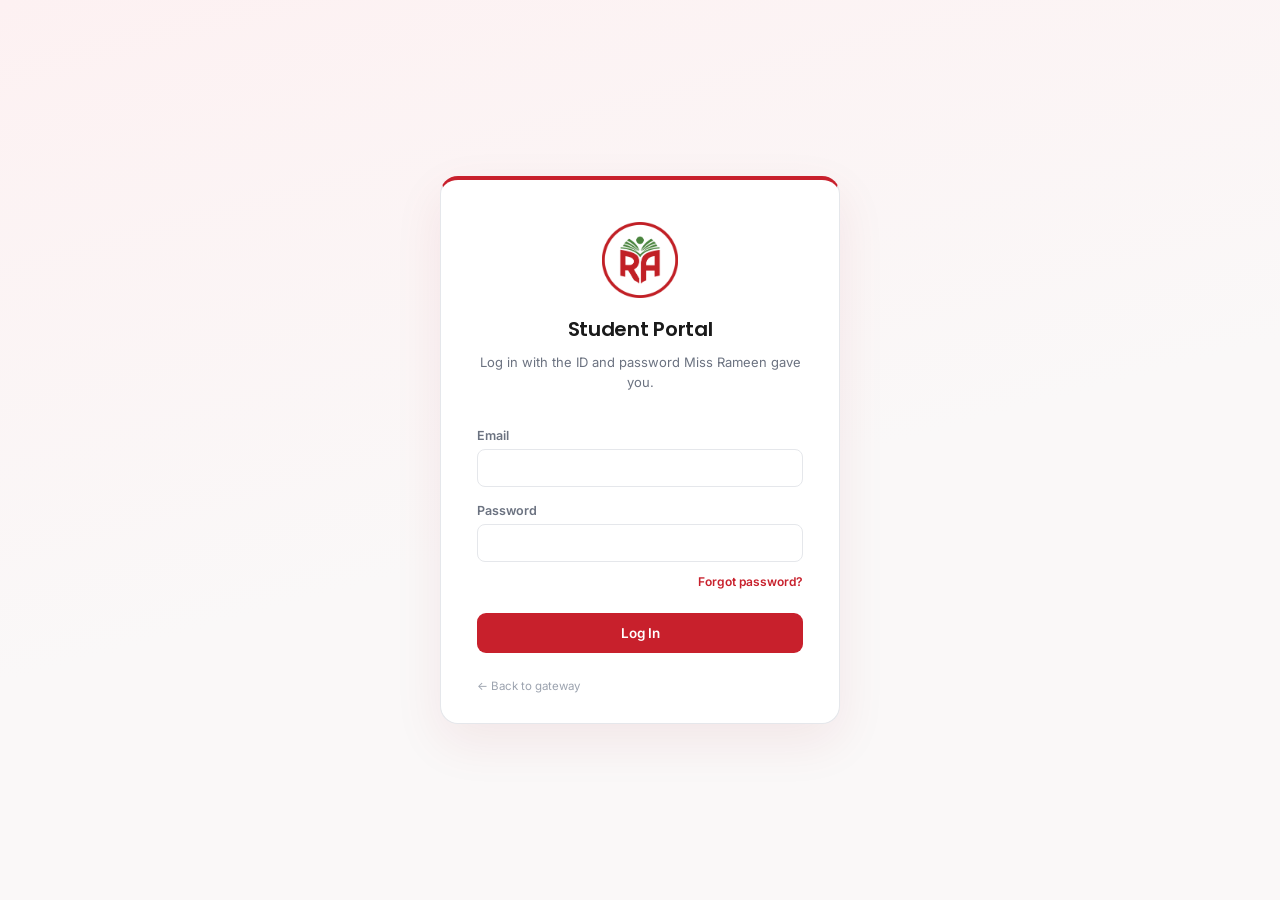
==== login.html @ ce60e51c "initial commit" ====
<!DOCTYPE html>
<html lang="en">
<head>
<meta charset="UTF-8">
<meta name="viewport" content="width=device-width, initial-scale=1.0">
<title>Student Log In · Study With Rameen</title>
<link rel="preconnect" href="https://fonts.googleapis.com">
<link href="https://fonts.googleapis.com/css2?family=Poppins:wght@500;600;700;800&family=Inter:wght@400;500;600;700&display=swap" rel="stylesheet">
<link rel="stylesheet" href="style.css">
</head>
<body class="gateway-body">

  <main class="gateway-card auth-card">
    <img src="logo.png" class="logo" alt="Study With Rameen">
    <h1>Student Portal</h1>
    <p class="gw-sub">Log in with the ID and password Miss Rameen gave you.</p>

    <form class="settings-form auth-form" id="signInForm">
      <label for="siEmail">Email</label>
      <input type="email" id="siEmail" required autocomplete="email">
      <label for="siPassword">Password</label>
      <input type="password" id="siPassword" required autocomplete="current-password">
      <a href="#" class="auth-forgot" id="forgotPassword">Forgot password?</a>
      <p class="auth-error" id="siError" hidden></p>
      <button type="submit" class="btn btn-primary btn-block">Log In</button>
    </form>

    <p class="gw-foot"><a href="index.html">← Back to gateway</a></p>
  </main>

<script type="module" src="login.js"></script>
</body>
</html>
---- style.css ----
/* ==========================================================================
   Study With Rameen · LMS Design System
   Palette: brand red dominant, green strictly for success/live/highlight
   ========================================================================== */

* {
  margin: 0;
  padding: 0;
  box-sizing: border-box;
}

[hidden] {
  display: none !important;
}

:root {
  /* Brand */
  --red: #C8202C;
  --red-deep: #971822;
  --red-blush: #FBE7E9;
  --red-blush-soft: #FDF3F4;
  --red-blush-line: #EFCED1;

  --green: #3C9A44;
  --green-deep: #2E7D36;
  --green-light: #E7F5E8;

  /* Neutrals */
  --ink: #1A1A1A;
  --gray: #6B7280;
  --gray-soft: #9CA3AF;
  --gray-light: #E5E7EB;
  --bg: #FAF8F8;
  --surface: #FFFFFF;

  /* Shape */
  --radius-lg: 14px;
  --radius-md: 10px;
  --radius-sm: 8px;
  --shadow-card: 0 4px 18px rgba(151, 24, 34, 0.05);
  --shadow-pop: 0 10px 30px rgba(26, 26, 26, 0.12);
}

body {
  font-family: 'Inter', -apple-system, BlinkMacSystemFont, 'Segoe UI', sans-serif;
  background: var(--bg);
  color: var(--ink);
  -webkit-font-smoothing: antialiased;
}

h1, h2, h3 {
  font-family: 'Poppins', 'Inter', sans-serif;
  color: var(--ink);
}

a {
  text-decoration: none;
  color: inherit;
}

ul {
  list-style: none;
}

svg {
  width: 20px;
  height: 20px;
  fill: currentColor;
  flex-shrink: 0;
}

::selection {
  background: var(--red-blush);
}

button, input, select {
  font-family: inherit;
}

:focus-visible {
  outline: 2px solid var(--red);
  outline-offset: 2px;
}

/* ==========================================================================
   Buttons
   ========================================================================== */

.btn {
  display: inline-flex;
  align-items: center;
  justify-content: center;
  gap: 8px;
  border: none;
  border-radius: 9px;
  font-size: 13.5px;
  font-weight: 600;
  padding: 10px 18px;
  cursor: pointer;
  transition: background 0.15s ease, color 0.15s ease, box-shadow 0.15s ease;
}

.btn svg {
  width: 16px;
  height: 16px;
}

.btn-primary {
  background: var(--red);
  color: #fff;
}

.btn-primary:hover {
  background: var(--red-deep);
  box-shadow: 0 5px 14px rgba(200, 32, 44, 0.3);
}

.btn-primary:active {
  transform: scale(0.98);
}

.btn-outline {
  background: var(--surface);
  border: 1px solid var(--red);
  color: var(--red);
}

.btn-outline:hover {
  background: var(--red-blush);
  color: var(--red-deep);
}

.btn-sm {
  padding: 7px 13px;
  font-size: 12.5px;
  border-radius: var(--radius-sm);
}

.btn-block {
  display: flex;
  width: 100%;
  padding: 12px;
}

.btn.disabled {
  opacity: 0.55;
  pointer-events: none;
}

/* ==========================================================================
   Top navigation
   ========================================================================== */

.topnav {
  position: sticky;
  top: 0;
  z-index: 70;
  height: 64px;
  background: var(--surface);
  border-bottom: 2px solid var(--red);
  display: flex;
  align-items: center;
  justify-content: space-between;
  padding: 0 28px;
}

.brand {
  display: flex;
  align-items: center;
  gap: 11px;
}

.brand .logo {
  width: 40px;
  height: 40px;
}

.brand-text {
  display: flex;
  flex-direction: column;
  line-height: 1.18;
}

.brand-text strong {
  font-family: 'Poppins', sans-serif;
  font-size: 16px;
  font-weight: 600;
  letter-spacing: -0.2px;
}

.brand-text small {
  font-size: 10.5px;
  font-weight: 700;
  color: var(--red);
  text-transform: uppercase;
  letter-spacing: 0.9px;
}

.topnav-right {
  display: flex;
  align-items: center;
  gap: 14px;
}

.icon-btn {
  position: relative;
  width: 40px;
  height: 40px;
  border-radius: 50%;
  border: 1px solid var(--gray-light);
  background: var(--surface);
  display: flex;
  align-items: center;
  justify-content: center;
  cursor: pointer;
  color: var(--gray);
}

.icon-btn:hover {
  background: var(--red-blush-soft);
  color: var(--red-deep);
  border-color: var(--red-blush-line);
}

.icon-btn .badge {
  position: absolute;
  top: -3px;
  right: -3px;
  background: var(--red);
  color: #fff;
  font-size: 10px;
  font-weight: 700;
  width: 17px;
  height: 17px;
  border-radius: 50%;
  display: flex;
  align-items: center;
  justify-content: center;
  border: 2px solid var(--surface);
}

.divider-v {
  width: 1px;
  height: 26px;
  background: var(--gray-light);
}

.user-chip {
  display: flex;
  align-items: center;
  gap: 9px;
  background: none;
  border: none;
  padding: 6px 10px;
  border-radius: var(--radius-md);
  cursor: pointer;
  color: var(--ink);
}

.user-chip:hover {
  background: var(--red-blush-soft);
}

.user-chip svg {
  width: 16px;
  height: 16px;
  color: var(--gray-soft);
}

.user-chip-name {
  font-size: 13.5px;
  font-weight: 600;
}

.avatar-initials {
  width: 34px;
  height: 34px;
  border-radius: 50%;
  background: var(--red);
  color: #fff;
  font-family: 'Poppins', sans-serif;
  font-size: 12.5px;
  font-weight: 700;
  display: flex;
  align-items: center;
  justify-content: center;
  flex-shrink: 0;
}

.avatar-initials.sm {
  width: 30px;
  height: 30px;
  font-size: 10.5px;
  background: var(--red-blush);
  color: var(--red-deep);
}

/* ==========================================================================
   Cohort bar
   ========================================================================== */

.cohort-bar {
  position: sticky;
  top: 64px;
  z-index: 60;
  background: var(--surface);
  border-bottom: 1px solid var(--gray-light);
  padding: 12px 28px;
  display: flex;
  align-items: center;
  gap: 16px;
}

.cohort-label {
  font-size: 11px;
  font-weight: 700;
  letter-spacing: 1px;
  text-transform: uppercase;
  color: var(--gray);
}

.cohort-pills {
  display: flex;
  gap: 8px;
}

.pill {
  padding: 8px 16px;
  border-radius: 999px;
  font-size: 13px;
  font-weight: 600;
  border: 1px solid var(--red-blush-line);
  background: var(--surface);
  color: var(--red-deep);
  cursor: pointer;
  white-space: nowrap;
  transition: background 0.15s ease, color 0.15s ease, border-color 0.15s ease;
}

.pill:hover {
  background: var(--red-blush);
}

.pill.active {
  background: var(--red);
  border-color: var(--red);
  color: #fff;
  box-shadow: 0 3px 10px rgba(200, 32, 44, 0.25);
}

.cohort-meta {
  margin-left: auto;
  font-size: 12.5px;
  color: var(--gray);
}

.cohort-meta strong {
  color: var(--ink);
  font-weight: 600;
}

/* ==========================================================================
   Layout: sidebar + content
   ========================================================================== */

.layout {
  display: grid;
  grid-template-columns: 230px minmax(0, 1fr);
  gap: 26px;
  max-width: 1280px;
  margin: 0 auto;
  padding: 26px 28px 44px;
}

.sidebar {
  background: var(--surface);
  border: 1px solid var(--gray-light);
  border-radius: var(--radius-lg);
  padding: 12px;
  position: sticky;
  top: 136px;
  z-index: 50;
  /* Cap to the viewport below the sticky header so the sidebar is never
     taller than its sticky window. Without this, on short-content pages
     (Dashboard, few quizzes) the sidebar — taller than the content — makes
     the layout collapse to ~sidebar height, leaving no sticky travel, so it
     scrolls up and overlaps the header. Overflow stays visible on .sidebar
     itself so the owl's cross-screen flight isn't clipped; the nav list
     (.snav) scrolls internally instead. */
  display: flex;
  flex-direction: column;
  align-self: start;
  max-height: calc(100vh - 152px);
}

.snav {
  display: flex;
  flex-direction: column;
  gap: 2px;
  flex: 1 1 auto;
  min-height: 0;
  overflow-y: auto;
}

.snav-item {
  position: relative;
  display: flex;
  align-items: center;
  gap: 11px;
  padding: 11px 12px 11px 14px;
  border-radius: 9px;
  font-size: 13.5px;
  font-weight: 500;
  color: var(--gray);
  transition: background 0.15s ease, color 0.15s ease;
}

.snav-item svg {
  width: 19px;
  height: 19px;
  opacity: 0.85;
}

.snav-item:hover {
  background: var(--red-blush-soft);
  color: var(--red-deep);
}

.snav-item.active {
  background: var(--red-blush);
  color: var(--red-deep);
  font-weight: 600;
}

.snav-item.active::before {
  content: "";
  position: absolute;
  left: 2px;
  top: 50%;
  transform: translateY(-50%);
  width: 3px;
  height: 16px;
  border-radius: 3px;
  background: var(--red);
}

.snav-sep {
  height: 1px;
  background: var(--gray-light);
  margin: 10px 4px;
}

.snav-item.logout:hover {
  background: var(--red-blush);
  color: var(--red);
}

.content {
  min-width: 0;
}

/* ==========================================================================
   Page head
   ========================================================================== */

.page-head {
  display: flex;
  align-items: flex-end;
  justify-content: space-between;
  gap: 16px;
  margin-bottom: 20px;
}

.page-head-actions {
  display: flex;
  align-items: center;
  gap: 10px;
}

.page-head h1 {
  font-size: 22px;
  font-weight: 700;
  letter-spacing: -0.3px;
  color: var(--ink);
}

.page-head p {
  font-size: 13px;
  color: var(--gray);
  margin-top: 3px;
}

/* ==========================================================================
   Stats
   ========================================================================== */

.stats {
  display: grid;
  grid-template-columns: repeat(4, 1fr);
  gap: 16px;
  margin-bottom: 22px;
}

.stat-card {
  position: relative;
  overflow: hidden;
  background: var(--surface);
  border: 1px solid var(--gray-light);
  border-radius: 13px;
  padding: 17px 16px 15px;
  display: flex;
  align-items: center;
  gap: 13px;
  box-shadow: var(--shadow-card);
  transition: transform 0.18s ease, box-shadow 0.18s ease, border-color 0.18s ease;
}

.stat-card:hover {
  transform: translateY(-3px);
  border-color: var(--red-blush-line);
  box-shadow: 0 10px 24px rgba(151, 24, 34, 0.1);
}

.stat-card::before {
  content: "";
  position: absolute;
  top: 0;
  left: 0;
  right: 0;
  height: 3px;
  background: var(--red);
}

.stat-icon {
  width: 42px;
  height: 42px;
  border-radius: 11px;
  background: var(--red-blush);
  color: var(--red);
  display: flex;
  align-items: center;
  justify-content: center;
  flex-shrink: 0;
}

.stat-icon svg {
  width: 21px;
  height: 21px;
}

.stat-body {
  min-width: 0;
}

.stat-value {
  display: block;
  font-family: 'Poppins', sans-serif;
  font-size: 21px;
  font-weight: 700;
  line-height: 1.2;
}

.stat-label {
  display: block;
  font-size: 12.5px;
  font-weight: 500;
  color: var(--gray);
  margin-top: 1px;
}

.stat-sub {
  display: block;
  font-size: 11.5px;
  color: var(--gray-soft);
  margin-top: 2px;
  white-space: nowrap;
  overflow: hidden;
  text-overflow: ellipsis;
}

/* ==========================================================================
   Panels
   ========================================================================== */

.panel {
  background: var(--surface);
  border: 1px solid var(--gray-light);
  border-radius: var(--radius-lg);
  padding: 20px 22px;
  margin-bottom: 22px;
  box-shadow: var(--shadow-card);
}

.panel-head {
  display: flex;
  align-items: center;
  gap: 12px;
  margin-bottom: 16px;
}

.panel-head h2 {
  font-size: 16.5px;
  font-weight: 600;
}

.panel-hint {
  font-size: 12px;
  color: var(--gray);
}

.panel-tools {
  margin-left: auto;
  display: flex;
  align-items: center;
  gap: 10px;
}

.tool-select {
  border: 1px solid var(--gray-light);
  border-radius: var(--radius-sm);
  padding: 7px 10px;
  font-size: 12.5px;
  font-weight: 500;
  color: var(--ink);
  background: var(--surface);
  outline: none;
  cursor: pointer;
}

.tool-select:focus {
  border-color: var(--red);
}

/* ==========================================================================
   Upload manager
   ========================================================================== */

.upload-grid {
  display: grid;
  grid-template-columns: 5fr 4fr;
  gap: 22px;
}

.tag-red {
  color: var(--red-deep);
  font-weight: 700;
}

.list-title {
  font-size: 11.5px;
  font-weight: 700;
  text-transform: uppercase;
  letter-spacing: 0.8px;
  color: var(--gray);
  margin-bottom: 4px;
}

.upload-item {
  display: flex;
  align-items: center;
  gap: 12px;
  padding: 10px 8px;
  margin: 0 -6px;
  border-radius: 9px;
  border-bottom: 1px solid #F4F2F2;
  transition: background 0.15s ease;
}

.upload-item:hover {
  background: var(--red-blush-soft);
}

.upload-item:last-child {
  border-bottom: none;
}

.file-chip {
  width: 38px;
  height: 38px;
  border-radius: 9px;
  background: var(--red-blush);
  color: var(--red);
  display: flex;
  align-items: center;
  justify-content: center;
  flex-shrink: 0;
}

.file-chip svg {
  width: 18px;
  height: 18px;
}

.u-info {
  flex: 1;
  min-width: 0;
}

.u-info strong {
  display: block;
  font-size: 13.5px;
  font-weight: 600;
  white-space: nowrap;
  overflow: hidden;
  text-overflow: ellipsis;
}

.u-info small {
  display: block;
  font-size: 12px;
  color: var(--gray);
  margin-top: 1px;
}

.u-kind {
  font-size: 10px;
  font-weight: 700;
  letter-spacing: 0.6px;
  color: var(--gray-soft);
  border: 1px solid var(--gray-light);
  padding: 2px 6px;
  border-radius: 5px;
  flex-shrink: 0;
}

.kebab {
  background: none;
  border: none;
  color: var(--gray-soft);
  cursor: pointer;
  padding: 4px;
  border-radius: 6px;
  display: flex;
}

.kebab:hover {
  background: var(--red-blush-soft);
  color: var(--red-deep);
}

.kebab svg {
  width: 17px;
  height: 17px;
}

/* ==========================================================================
   Data tables — shared by Students roster, Assignments marking queue, My Grades
   ========================================================================== */

.table-wrap {
  overflow-x: auto;
}

.sub-table {
  width: 100%;
  border-collapse: collapse;
  min-width: 640px;
}

.sub-table th {
  font-size: 11px;
  font-weight: 700;
  text-transform: uppercase;
  letter-spacing: 0.6px;
  color: var(--gray);
  text-align: left;
  padding: 8px 12px;
  border-bottom: 1px solid var(--gray-light);
}

.sub-table td {
  padding: 12px;
  border-bottom: 1px solid #F5F3F3;
  font-size: 13.5px;
  vertical-align: middle;
}

.sub-table tbody tr:hover td {
  background: #FDFAFA;
}

.student-cell {
  display: flex;
  align-items: center;
  gap: 10px;
  font-weight: 600;
}

.status-pill {
  display: inline-block;
  font-size: 12px;
  font-weight: 600;
  padding: 4px 11px;
  border-radius: 999px;
}

.status-pill.ontime {
  background: var(--green-light);
  color: var(--green-deep);
}

.status-pill.late {
  background: var(--red-blush);
  color: var(--red-deep);
}

.new-tag {
  background: var(--green-light);
  color: var(--green-deep);
  font-size: 9.5px;
  font-weight: 700;
  letter-spacing: 0.5px;
  padding: 2px 6px;
  border-radius: 4px;
  margin-left: 7px;
}

/* ==========================================================================
   Empty states, footer, toast
   ========================================================================== */

.empty-note {
  padding: 22px;
  text-align: center;
  color: var(--gray);
  font-size: 13px;
  background: #FCFBFB;
  border: 1px dashed var(--gray-light);
  border-radius: var(--radius-md);
}

.foot {
  text-align: center;
  color: var(--gray-soft);
  font-size: 12px;
  padding-top: 8px;
}

.toast {
  position: fixed;
  right: 22px;
  bottom: 22px;
  z-index: 99;
  display: flex;
  align-items: flex-start;
  gap: 11px;
  background: var(--surface);
  border: 1px solid var(--gray-light);
  border-left: 4px solid var(--green);
  border-radius: 11px;
  padding: 13px 18px 13px 14px;
  box-shadow: var(--shadow-pop);
  opacity: 0;
  transform: translateY(14px);
  pointer-events: none;
  transition: opacity 0.3s ease, transform 0.38s cubic-bezier(0.34, 1.56, 0.64, 1);
  max-width: 340px;
}

.toast.show {
  opacity: 1;
  transform: none;
}

.toast-icon {
  color: var(--green);
  margin-top: 1px;
}

.toast-icon svg {
  width: 18px;
  height: 18px;
}

.toast strong {
  display: block;
  font-size: 13.5px;
}

.toast small {
  display: block;
  font-size: 12px;
  color: var(--gray);
  margin-top: 2px;
}

/* ==========================================================================
   Dashboard two-column band & view router
   ========================================================================== */

.two-col {
  display: grid;
  grid-template-columns: 1fr 1fr;
  gap: 22px;
  align-items: start;
}

.jump {
  margin-left: auto;
  font-size: 12.5px;
  font-weight: 600;
  color: var(--red);
  white-space: nowrap;
}

.jump:hover {
  color: var(--red-deep);
  text-decoration: underline;
}

/* ==========================================================================
   Content date (backdating)
   ========================================================================== */

.date-hint {
  font-size: 12px;
  color: var(--gray-soft);
  line-height: 1.5;
}

.status-pill.muted {
  background: #F1F1F2;
  color: var(--gray);
}

/* ==========================================================================
   Scoreboard podium
   ========================================================================== */

.podium {
  display: flex;
  align-items: flex-end;
  justify-content: center;
  gap: 16px;
  padding: 14px 0 4px;
}

.podium-col {
  display: flex;
  flex-direction: column;
  align-items: center;
  gap: 7px;
  width: 130px;
}

.podium-name {
  font-size: 13px;
  font-weight: 600;
  text-align: center;
}

.podium-bar {
  position: relative;
  overflow: hidden;
  width: 100%;
  display: flex;
  align-items: center;
  justify-content: center;
  border-radius: 10px 10px 0 0;
  font-family: 'Poppins', sans-serif;
  font-size: 20px;
  font-weight: 700;
  background: var(--green-light);
  color: var(--green-deep);
  animation: podium-rise 0.65s cubic-bezier(0.22, 1, 0.36, 1) backwards;
}

.podium-col.first .podium-bar {
  height: 118px;
  background: var(--green);
  color: #fff;
  animation-delay: 0.5s;
}

.podium-col.second .podium-bar {
  height: 86px;
  animation-delay: 0.28s;
}

.podium-col.third .podium-bar {
  height: 64px;
  animation-delay: 0.1s;
}

.podium-col .avatar-initials,
.podium-col .podium-name {
  animation: pop-in 0.45s ease backwards;
}

.podium-col.third .avatar-initials,
.podium-col.third .podium-name {
  animation-delay: 0.3s;
}

.podium-col.second .avatar-initials,
.podium-col.second .podium-name {
  animation-delay: 0.5s;
}

.podium-col.first .avatar-initials,
.podium-col.first .podium-name {
  animation-delay: 0.72s;
}

.podium-col.first .podium-bar::after {
  content: "";
  position: absolute;
  inset: 0;
  background: linear-gradient(105deg, transparent 35%, rgba(255, 255, 255, 0.45) 50%, transparent 65%);
  transform: translateX(-120%);
  animation: podium-shine 0.9s ease 1.25s forwards;
}

@keyframes podium-rise {
  from { height: 0; }
}

@keyframes podium-shine {
  to { transform: translateX(120%); }
}

.score-note {
  text-align: center;
  font-size: 12.5px;
  color: var(--gray);
  border-top: 1px solid #F4F2F2;
  padding-top: 14px;
  margin-top: 4px;
}

/* ==========================================================================
   Settings form
   ========================================================================== */

.settings-form {
  display: flex;
  flex-direction: column;
  gap: 6px;
  max-width: 440px;
}

.settings-form label {
  font-size: 12.5px;
  font-weight: 600;
  color: var(--gray);
  margin-top: 10px;
}

.settings-form input,
.settings-form select {
  border: 1px solid var(--gray-light);
  border-radius: var(--radius-sm);
  padding: 10px 12px;
  font-size: 13.5px;
  color: var(--ink);
  background: var(--surface);
  outline: none;
  transition: border-color 0.15s ease;
}

.settings-form input:focus,
.settings-form select:focus {
  border-color: var(--red);
}

.settings-form .btn {
  margin-top: 18px;
  align-self: flex-start;
}

/* ==========================================================================
   Teacher portal — chapter management (Upload Notes)
   ========================================================================== */

.chapter-select-row {
  display: flex;
  align-items: baseline;
  justify-content: space-between;
  gap: 10px;
}

.chapter-add-link {
  margin-left: 0;
  background: none;
  border: none;
  cursor: pointer;
  font-family: 'Inter', sans-serif;
}

/* ==========================================================================
   Teacher portal — add student
   ========================================================================== */

.as-password-row {
  display: flex;
  gap: 8px;
}

.as-password-row input {
  flex: 1;
  font-family: 'Inter', monospace;
}

.as-result {
  margin-top: 18px;
  padding: 14px 16px;
  background: var(--green-light);
  border: 1px solid var(--green);
  border-radius: 10px;
  max-width: 440px;
}

.as-result p {
  font-size: 13px;
  margin-bottom: 6px;
}

.as-result-title {
  font-weight: 700;
  color: var(--green-deep);
}

/* ==========================================================================
   Assignments & marking (teacher marking queue + student upload cards)
   ========================================================================== */

.asg-list {
  display: flex;
  flex-direction: column;
  gap: 10px;
}

.asg-detail-head {
  display: flex;
  align-items: center;
  gap: 12px;
  margin-bottom: 14px;
}

.asg-detail-title {
  flex: 1;
  min-width: 0;
  font-size: 14.5px;
}

.asg-delete {
  color: var(--red-deep);
}

.mark-input {
  width: 78px;
  border: 1px solid var(--gray-light);
  border-radius: 8px;
  padding: 7px 9px;
  font-size: 12.5px;
  outline: none;
}

.mark-feedback {
  width: 100%;
  min-width: 150px;
  border: 1px solid var(--gray-light);
  border-radius: 8px;
  padding: 7px 9px;
  font-size: 12.5px;
  outline: none;
}

.mark-input:focus,
.mark-feedback:focus {
  border-color: var(--red);
}

.asg-files {
  display: inline-flex;
  gap: 6px;
  flex-wrap: wrap;
}

.asg-card {
  border: 1px solid var(--gray-light);
  border-radius: 12px;
  background: var(--surface);
  padding: 14px 16px;
  display: flex;
  flex-direction: column;
  gap: 10px;
}

.asg-card + .asg-card {
  margin-top: 10px;
}

.asg-top {
  display: flex;
  align-items: center;
  gap: 10px;
  flex-wrap: wrap;
}

.asg-title {
  flex: 1;
  min-width: 0;
  font-size: 14px;
  font-weight: 600;
  color: var(--ink);
}

.asg-meta {
  font-size: 12px;
  color: var(--gray);
}

.asg-status {
  display: flex;
  align-items: center;
  gap: 10px;
  flex-wrap: wrap;
}

.asg-score {
  font-family: 'Poppins', sans-serif;
  font-size: 15px;
  font-weight: 700;
  color: var(--ink);
}

.asg-feedback {
  width: 100%;
  font-size: 12.5px;
  color: var(--gray);
  background: var(--red-blush-soft);
  border-radius: 8px;
  padding: 8px 11px;
  line-height: 1.5;
}

.asg-upload-form {
  display: flex;
  align-items: center;
  gap: 8px;
  flex-wrap: wrap;
}

.asg-file-input {
  font-size: 12.5px;
  color: var(--gray);
}

/* ==========================================================================
   Gateway (index.html)
   ========================================================================== */

.gateway-body {
  min-height: 100vh;
  display: flex;
  align-items: center;
  justify-content: center;
  background: linear-gradient(165deg, #FDF1F2, var(--bg) 55%);
  padding: 20px;
}

.gateway-card {
  background: var(--surface);
  border: 1px solid var(--gray-light);
  border-top: 4px solid var(--red);
  border-radius: 18px;
  padding: 42px 36px 30px;
  max-width: 400px;
  width: 100%;
  text-align: center;
  box-shadow: 0 18px 50px rgba(151, 24, 34, 0.08);
}

.gateway-card .logo {
  width: 76px;
  height: 76px;
  margin-bottom: 16px;
}

.gateway-card h1 {
  font-size: 20px;
  font-weight: 600;
  letter-spacing: -0.3px;
}

.gw-sub {
  font-size: 13px;
  color: var(--gray);
  line-height: 1.55;
  margin: 8px 0 26px;
}

.gw-actions {
  display: flex;
  flex-direction: column;
  gap: 10px;
}

/* ==========================================================================
   Student login (login.html)
   ========================================================================== */

.auth-card {
  text-align: left;
}

.auth-card .logo {
  display: block;
  margin-left: auto;
  margin-right: auto;
}

.auth-card h1,
.auth-card .gw-sub {
  text-align: center;
}

.auth-form {
  max-width: none;
}

.auth-forgot {
  align-self: flex-end;
  font-size: 12px;
  font-weight: 600;
  color: var(--red);
  margin-top: 6px;
}

.auth-forgot:hover {
  color: var(--red-deep);
  text-decoration: underline;
}

.auth-error {
  font-size: 12.5px;
  font-weight: 600;
  color: var(--red-deep);
  background: var(--red-blush);
  border-radius: 8px;
  padding: 8px 10px;
  margin-top: 14px;
}

.auth-error.auth-success {
  color: var(--green-deep);
  background: var(--green-light);
}

body.auth-checking .topnav,
body.auth-checking .cohort-bar,
body.auth-checking .layout {
  visibility: hidden;
}

.auth-overlay {
  position: fixed;
  inset: 0;
  display: flex;
  align-items: center;
  justify-content: center;
  flex-direction: column;
  gap: 12px;
  font-family: 'Inter', sans-serif;
  font-size: 14px;
  font-weight: 600;
  color: var(--gray);
  background: var(--bg);
  z-index: 500;
  text-align: center;
  padding: 20px;
}

.soon-tag {
  font-size: 9.5px;
  font-weight: 700;
  text-transform: uppercase;
  letter-spacing: 0.5px;
  background: var(--red-blush);
  color: var(--red-deep);
  padding: 2px 8px;
  border-radius: 999px;
  margin-left: 8px;
}

.gw-foot {
  font-size: 11.5px;
  color: var(--gray-soft);
  margin-top: 26px;
}

/* ==========================================================================
   Student portal — cohort label (static pill row)
   ========================================================================== */

.cohort-label {
  font-size: 11.5px;
  font-weight: 700;
  text-transform: uppercase;
  letter-spacing: 0.7px;
  color: var(--gray);
  white-space: nowrap;
}

.pill.static {
  pointer-events: none;
  cursor: default;
}

/* ==========================================================================
   Student portal — welcome banner
   ========================================================================== */

.welcome-banner {
  display: flex;
  align-items: center;
  justify-content: space-between;
  gap: 16px;
  background: linear-gradient(120deg, var(--red) 0%, var(--red-deep) 100%);
  color: #fff;
  border-radius: var(--radius-lg);
  padding: 22px 24px;
  margin-bottom: 22px;
}

.welcome-banner h2 {
  font-size: 17px;
  font-weight: 700;
  margin-bottom: 4px;
}

.welcome-banner p {
  font-size: 13px;
  opacity: 0.92;
}

.welcome-banner p strong {
  color: #fff;
}

/* ==========================================================================
   Student portal — stats three-column variant
   ========================================================================== */

.stats.three {
  grid-template-columns: repeat(3, 1fr);
}

.stats.stats-two {
  grid-template-columns: repeat(2, 1fr);
}

.stat-value.up {
  color: var(--green-deep);
  font-size: 18px;
}

/* ==========================================================================
   Student portal — lecture vault grid & cards
   ========================================================================== */

.lecture-grid {
  display: grid;
  grid-template-columns: repeat(3, 1fr);
  gap: 18px;
  padding-top: 4px;
}

.lecture-card {
  background: var(--surface);
  border: 1px solid var(--gray-light);
  border-radius: var(--radius-md);
  overflow: hidden;
  display: flex;
  flex-direction: column;
  transition: transform 0.2s ease, box-shadow 0.2s ease, border-color 0.2s ease;
}

.lecture-card:hover {
  transform: translateY(-4px);
  border-color: var(--red-blush-line);
  box-shadow: 0 14px 30px rgba(151, 24, 34, 0.13);
}

.lecture-card:hover .play-btn {
  background: var(--red-deep);
  transform: scale(1.1);
  box-shadow: 0 6px 18px rgba(200, 32, 44, 0.45);
}

.lecture-card:hover .lec-body h3 {
  color: var(--red-deep);
}

.lec-thumb {
  position: relative;
  height: 110px;
  background: linear-gradient(145deg, var(--red-blush) 0%, #F3DADE 100%);
  display: flex;
  align-items: center;
  justify-content: center;
}

.subject-chip {
  position: absolute;
  top: 10px;
  left: 10px;
  font-size: 10px;
  font-weight: 700;
  letter-spacing: 0.4px;
  background: var(--red);
  color: #fff;
  padding: 3px 9px;
  border-radius: 999px;
}

.lec-thumb .new-tag {
  position: absolute;
  top: 10px;
  right: 10px;
}

.play-btn {
  width: 46px;
  height: 46px;
  border-radius: 50%;
  background: var(--red);
  color: #fff;
  border: none;
  cursor: pointer;
  display: flex;
  align-items: center;
  justify-content: center;
  transition: background 0.15s ease, transform 0.12s ease;
  box-shadow: 0 4px 14px rgba(200, 32, 44, 0.35);
}

.play-btn:hover {
  background: var(--red-deep);
  transform: scale(1.08);
}

.play-btn:active {
  transform: scale(0.94);
}

.play-btn svg {
  width: 22px;
  height: 22px;
  margin-left: 2px;
}

.duration {
  position: absolute;
  bottom: 8px;
  right: 10px;
  font-size: 10.5px;
  font-weight: 700;
  background: rgba(26, 26, 26, 0.65);
  color: #fff;
  padding: 2px 7px;
  border-radius: 5px;
  letter-spacing: 0.3px;
}

.lec-body {
  padding: 13px 14px 14px;
  display: flex;
  flex-direction: column;
  gap: 5px;
  flex: 1;
}

.lec-body h3 {
  font-size: 13px;
  font-weight: 600;
  line-height: 1.35;
  transition: color 0.2s ease;
}

.lec-meta {
  font-size: 11.5px;
  color: var(--gray);
  display: flex;
  align-items: center;
  gap: 8px;
  flex-wrap: wrap;
}

.watched {
  display: inline-flex;
  align-items: center;
  gap: 3px;
  color: var(--green-deep);
  font-size: 11px;
  font-weight: 600;
}

.watched svg {
  width: 13px;
  height: 13px;
}

/* ---------- Download toggle switch ---------- */

.dl-row {
  display: flex;
  align-items: center;
  justify-content: space-between;
  margin-top: auto;
  padding-top: 10px;
  border-top: 1px solid #F4F2F2;
  cursor: pointer;
  gap: 10px;
}

.dl-label {
  font-size: 11.5px;
  color: var(--gray);
}

.switch {
  position: relative;
  display: inline-block;
  width: 36px;
  height: 20px;
  background: var(--gray-light);
  border-radius: 999px;
  flex-shrink: 0;
  transition: background 0.25s ease, box-shadow 0.25s ease;
}

.switch::after {
  content: '';
  position: absolute;
  top: 3px;
  left: 3px;
  width: 14px;
  height: 14px;
  border-radius: 50%;
  background: #fff;
  transition: transform 0.32s cubic-bezier(0.34, 1.56, 0.64, 1), width 0.18s ease;
  box-shadow: 0 1px 3px rgba(0,0,0,0.2);
}

.switch-input:checked + .switch,
.switch.on {
  background: var(--green);
  box-shadow: 0 0 0 3px rgba(60, 154, 68, 0.18);
}

.switch-input:checked + .switch::after,
.switch.on::after {
  transform: translateX(16px);
}

.dl-row:active .switch::after {
  width: 17px;
}

.dl-row:active .switch-input:checked + .switch::after,
.dl-row:active .switch.on::after {
  transform: translateX(13px);
}

/* ==========================================================================
   Student portal — notes category tag
   ========================================================================== */

.cat-tag {
  font-size: 10px;
  font-weight: 700;
  letter-spacing: 0.5px;
  text-transform: uppercase;
  padding: 3px 9px;
  border-radius: 999px;
  flex-shrink: 0;
  background: var(--red-blush);
  color: var(--red-deep);
}

/* ==========================================================================
   Student portal — grade chip
   ========================================================================== */

.grade-chip {
  display: inline-flex;
  align-items: center;
  justify-content: center;
  min-width: 30px;
  height: 30px;
  padding: 0 8px;
  background: var(--green-light);
  color: var(--green-deep);
  border-radius: 7px;
  font-family: 'Poppins', sans-serif;
  font-size: 14px;
  font-weight: 700;
}

/* ==========================================================================
   Student portal — feedback row
   ========================================================================== */

.feedback-row td {
  background: var(--red-blush-soft);
  border-bottom: 1px solid var(--red-blush-line);
}

.feedback-row td > div {
  font-size: 13px;
  color: var(--ink);
  line-height: 1.6;
  padding: 4px 6px;
  border-left: 3px solid var(--red);
  padding-left: 12px;
  font-style: italic;
}

/* ==========================================================================
   Student portal — rank callout & YOU tag (scoreboard)
   ========================================================================== */

.rank-callout {
  text-align: center;
  font-size: 14px;
  color: var(--ink);
  background: var(--green-light);
  border-left: 4px solid var(--green);
  border-radius: var(--radius-sm);
  padding: 12px 18px;
  margin-bottom: 18px;
  animation: pop-in 0.4s ease backwards;
}

.rank-callout strong {
  color: var(--green-deep);
  font-size: 17px;
}

.you-tag {
  display: inline-block;
  font-size: 8.5px;
  font-weight: 800;
  letter-spacing: 0.5px;
  background: var(--green);
  color: #fff;
  padding: 2px 6px;
  border-radius: 4px;
  margin-left: 6px;
  vertical-align: middle;
}

/* ==========================================================================
   Student portal — subject drill-down navigation (vault & notes)
   ========================================================================== */

.subject-grid {
  display: grid;
  grid-template-columns: repeat(3, 1fr);
  gap: 14px;
  margin-bottom: 18px;
}

.subject-card {
  display: flex;
  align-items: center;
  gap: 12px;
  text-align: left;
  padding: 15px 16px;
  border-radius: 12px;
  cursor: pointer;
  background: var(--surface);
  border: 1.5px solid var(--gray-light);
  transition: transform 0.18s ease, box-shadow 0.18s ease, border-color 0.18s ease, background 0.18s ease;
}

.subject-card:hover {
  transform: translateY(-3px);
  border-color: var(--red-blush-line);
  box-shadow: 0 10px 24px rgba(151, 24, 34, 0.1);
}

.subject-glyph {
  width: 44px;
  height: 44px;
  border-radius: 12px;
  background: var(--red-blush);
  color: var(--red);
  font-family: 'Poppins', sans-serif;
  font-size: 19px;
  font-weight: 800;
  display: flex;
  align-items: center;
  justify-content: center;
  flex-shrink: 0;
  transition: background 0.18s ease, color 0.18s ease;
}

.subject-info {
  flex: 1;
  min-width: 0;
}

.subject-info strong {
  display: block;
  font-family: 'Poppins', sans-serif;
  font-size: 14.5px;
  font-weight: 600;
  color: var(--ink);
}

.subject-info small {
  display: block;
  font-size: 11px;
  color: var(--gray);
  margin-top: 1px;
  white-space: nowrap;
  overflow: hidden;
  text-overflow: ellipsis;
}

.subject-count {
  font-size: 10.5px;
  font-weight: 700;
  color: var(--red-deep);
  background: var(--red-blush);
  padding: 3px 9px;
  border-radius: 999px;
  white-space: nowrap;
  flex-shrink: 0;
}

.subject-card.active {
  background: var(--red);
  border-color: var(--red);
  box-shadow: 0 8px 22px rgba(200, 32, 44, 0.3);
}

.subject-card.active .subject-glyph {
  background: rgba(255, 255, 255, 0.16);
  color: #fff;
}

.subject-card.active .subject-info strong {
  color: #fff;
}

.subject-card.active .subject-info small {
  color: rgba(255, 255, 255, 0.75);
}

.subject-card.active .subject-count {
  background: rgba(255, 255, 255, 0.18);
  color: #fff;
}

.chapter-hint {
  text-align: center;
  padding: 28px 20px;
  border: 1.5px dashed var(--red-blush-line);
  border-radius: 12px;
  color: var(--gray);
  font-size: 13px;
  background: #FEFBFB;
  animation: view-in 0.3s ease;
}

.chapter-list {
  display: flex;
  flex-direction: column;
  gap: 10px;
  animation: view-in 0.3s ease;
}

.ch-item {
  border: 1px solid var(--gray-light);
  border-radius: 12px;
  background: var(--surface);
  overflow: hidden;
  transition: border-color 0.2s ease, box-shadow 0.2s ease;
}

.ch-item.open {
  border-color: var(--red-blush-line);
  box-shadow: var(--shadow-card);
}

.ch-row {
  display: flex;
  align-items: center;
  gap: 12px;
  width: 100%;
  padding: 13px 16px;
  background: none;
  border: none;
  cursor: pointer;
  text-align: left;
  transition: background 0.15s ease;
}

.ch-row:hover,
.ch-item.open .ch-row {
  background: var(--red-blush-soft);
}

.ch-idx {
  font-family: 'Poppins', sans-serif;
  font-size: 12px;
  font-weight: 700;
  color: var(--red);
  background: var(--red-blush);
  width: 30px;
  height: 30px;
  border-radius: 8px;
  display: flex;
  align-items: center;
  justify-content: center;
  flex-shrink: 0;
}

.ch-title {
  flex: 1;
  min-width: 0;
  font-size: 13.5px;
  font-weight: 600;
  color: var(--ink);
}

.ch-count {
  font-size: 11px;
  color: var(--gray);
  white-space: nowrap;
}

.ch-chev {
  width: 16px;
  height: 16px;
  color: var(--gray-soft);
  transition: transform 0.3s ease, color 0.3s ease;
}

.ch-item.open .ch-chev {
  transform: rotate(180deg);
  color: var(--red);
}

.ch-body {
  display: grid;
  grid-template-rows: 0fr;
  transition: grid-template-rows 0.4s cubic-bezier(0.22, 1, 0.36, 1);
}

.ch-item.open .ch-body {
  grid-template-rows: 1fr;
}

.ch-body-inner {
  min-height: 0;
  overflow: hidden;
  opacity: 0;
  transition: opacity 0.3s ease;
}

.ch-item.open .ch-body-inner {
  opacity: 1;
}

.ch-body .lecture-grid,
.ch-body .note-grid {
  padding: 8px 16px 18px;
}

/* Sub-chapter accordion (nested inside a chapter's .ch-body-inner) — a
   distinct class set, not reused .ch-item/.ch-body, because those use
   descendant selectors (.ch-item.open .ch-body) that would incorrectly
   also match a *nested* sub-chapter's body just because the outer chapter
   is open, regardless of the sub-chapter's own state. */

.sub-chapter-list {
  display: flex;
  flex-direction: column;
  gap: 8px;
  padding: 4px 16px 14px;
}

.sub-ch-item {
  border: 1px solid var(--gray-light);
  border-radius: 10px;
  background: var(--bg);
  overflow: hidden;
  transition: border-color 0.2s ease;
}

.sub-ch-item.open {
  border-color: var(--red-blush-line);
}

.sub-ch-row {
  display: flex;
  align-items: center;
  gap: 12px;
  width: 100%;
  padding: 11px 14px;
  background: none;
  border: none;
  cursor: pointer;
  text-align: left;
  transition: background 0.15s ease;
}

.sub-ch-row:hover,
.sub-ch-item.open > .sub-ch-row {
  background: var(--red-blush-soft);
}

.sub-ch-item .ch-idx {
  width: 26px;
  height: 26px;
  font-size: 11px;
}

.sub-ch-item .ch-chev {
  width: 15px;
  height: 15px;
}

.sub-ch-item.open > .sub-ch-row .ch-chev {
  transform: rotate(180deg);
  color: var(--red);
}

.sub-ch-body {
  display: grid;
  grid-template-rows: 0fr;
  transition: grid-template-rows 0.4s cubic-bezier(0.22, 1, 0.36, 1);
}

.sub-ch-item.open > .sub-ch-body {
  grid-template-rows: 1fr;
}

.sub-ch-body-inner {
  min-height: 0;
  overflow: hidden;
  opacity: 0;
  transition: opacity 0.3s ease;
}

.sub-ch-item.open > .sub-ch-body > .sub-ch-body-inner {
  opacity: 1;
}

.sub-ch-body .lecture-grid,
.sub-ch-body .note-grid {
  padding: 6px 14px 14px;
}

.note-grid {
  display: grid;
  grid-template-columns: repeat(2, 1fr);
  gap: 10px;
}

.note-card {
  display: flex;
  align-items: center;
  gap: 10px;
  border: 1px solid var(--gray-light);
  border-radius: 10px;
  padding: 11px 12px;
  background: var(--surface);
  transition: transform 0.15s ease, border-color 0.15s ease, box-shadow 0.15s ease;
}

.note-card:hover {
  transform: translateY(-2px);
  border-color: var(--red-blush-line);
  box-shadow: var(--shadow-card);
}

.note-card .btn {
  flex-shrink: 0;
}

.note-info {
  flex: 1;
  min-width: 0;
}

.note-info strong {
  display: block;
  font-size: 12.5px;
  font-weight: 600;
  white-space: nowrap;
  overflow: hidden;
  text-overflow: ellipsis;
}

.note-info small {
  display: block;
  font-size: 11px;
  color: var(--gray);
  margin-top: 1px;
}

/* ==========================================================================
   Student portal — dashboard widgets (rings, mini podium, announcements)
   ========================================================================== */

.ring-grid {
  display: grid;
  grid-template-columns: repeat(3, 1fr);
  gap: 16px;
}

.ring-card {
  display: flex;
  flex-direction: column;
  align-items: center;
  gap: 2px;
  padding: 8px 0 4px;
}

.ring-wrap {
  position: relative;
  width: 104px;
  height: 104px;
  margin-bottom: 8px;
}

.ring {
  width: 100%;
  height: 100%;
  transform: rotate(-90deg);
}

.ring-track {
  fill: none;
  stroke: var(--red-blush);
  stroke-width: 10;
}

.ring-fill {
  fill: none;
  stroke: var(--red);
  stroke-width: 10;
  stroke-linecap: round;
  animation: ring-in 1.1s cubic-bezier(0.22, 1, 0.36, 1) 0.15s backwards;
}

@keyframes ring-in {
  from { stroke-dashoffset: var(--circ); }
}

.ring-pct {
  position: absolute;
  inset: 0;
  display: flex;
  align-items: center;
  justify-content: center;
  font-family: 'Poppins', sans-serif;
  font-size: 21px;
  font-weight: 700;
  color: var(--ink);
}

.ring-pct small {
  font-size: 12px;
  font-weight: 600;
  color: var(--gray);
  margin-left: 1px;
}

.ring-name {
  font-family: 'Poppins', sans-serif;
  font-size: 13.5px;
  font-weight: 600;
}

.ring-sub {
  font-size: 11.5px;
  color: var(--gray);
}

.ring-card.complete .ring-fill {
  stroke: var(--green);
}

.ring-card.complete .ring-pct,
.ring-card.complete .ring-pct small,
.ring-card.complete .ring-sub {
  color: var(--green-deep);
}

.ring-card.complete .ring-sub {
  font-weight: 700;
}

.podium.mini {
  gap: 12px;
  padding: 10px 0 2px;
}

.podium.mini .podium-col {
  width: 92px;
}

.podium.mini .podium-bar {
  font-size: 16px;
}

.podium.mini .podium-col.first .podium-bar {
  height: 84px;
}

.podium.mini .podium-col.second .podium-bar {
  height: 60px;
}

.podium.mini .podium-col.third .podium-bar {
  height: 44px;
}

.ann-list {
  display: flex;
  flex-direction: column;
  gap: 10px;
}

.ann-item {
  border: 1px solid var(--gray-light);
  border-left: 3px solid var(--red);
  border-radius: 10px;
  padding: 11px 14px;
  background: var(--surface);
  animation: pop-in 0.4s ease backwards;
}

.ann-item:nth-child(2) { animation-delay: 0.08s; }
.ann-item:nth-child(3) { animation-delay: 0.16s; }

.ann-item.pinned {
  background: var(--red-blush-soft);
  border-color: var(--red-blush-line);
  border-left-color: var(--red);
}

.ann-top {
  display: flex;
  align-items: center;
  justify-content: space-between;
  margin-bottom: 5px;
}

.ann-tag {
  font-size: 9.5px;
  font-weight: 700;
  text-transform: uppercase;
  letter-spacing: 0.6px;
  background: var(--red);
  color: #fff;
  padding: 2px 8px;
  border-radius: 999px;
}

.ann-item.action .ann-tag {
  background: var(--red-blush);
  color: var(--red-deep);
}

.ann-item.info .ann-tag {
  background: #F1F1F2;
  color: var(--gray);
}

.ann-date {
  font-size: 11px;
  color: var(--gray-soft);
}

.ann-item strong {
  display: block;
  font-size: 13px;
  margin-bottom: 2px;
}

.ann-item p {
  font-size: 12px;
  color: var(--gray);
  line-height: 1.55;
}

/* ==========================================================================
   Teacher portal — Immediate Attention banner
   ========================================================================== */

.attn-card {
  display: flex;
  align-items: center;
  gap: 16px;
  border-radius: var(--radius-lg);
  padding: 18px 20px;
  box-shadow: var(--shadow-card);
}

.attn-icon {
  width: 48px;
  height: 48px;
  border-radius: 13px;
  display: flex;
  align-items: center;
  justify-content: center;
  flex-shrink: 0;
}

.attn-icon svg {
  width: 23px;
  height: 23px;
}

.attn-body {
  flex: 1;
  min-width: 0;
}

.attn-pending {
  background: linear-gradient(120deg, var(--red) 0%, var(--red-deep) 100%);
  color: #fff;
  margin-bottom: 22px;
}

.attn-pending .attn-icon {
  background: rgba(255, 255, 255, 0.18);
  color: #fff;
}

.attn-pending.zero {
  background: var(--surface);
  border: 1px solid var(--gray-light);
  color: var(--ink);
}

.attn-pending.zero .attn-icon {
  background: var(--red-blush);
  color: var(--red);
}

.attn-pending.zero .attn-label {
  color: var(--ink);
  font-size: 14px;
}

.attn-count {
  font-family: 'Poppins', sans-serif;
  font-size: 27px;
  font-weight: 800;
  line-height: 1.1;
  color: #fff;
}

.attn-label {
  font-size: 13px;
  font-weight: 600;
  color: #fff;
  opacity: 0.95;
  margin-top: 2px;
}

.attn-link {
  display: inline-flex;
  align-items: center;
  gap: 5px;
  margin-top: 9px;
  font-size: 12.5px;
  font-weight: 700;
  color: #fff;
  text-decoration: underline;
  text-underline-offset: 2px;
}

/* Dashboard attendance nudge — actionable reminder, red-blush (attention),
   never green per the color rule. */
.attn-nudge {
  background: var(--red-blush);
  border: 1px solid var(--red-blush-line);
  color: var(--ink);
  margin-bottom: 22px;
  text-decoration: none;
  transition: transform 0.15s ease, box-shadow 0.15s ease;
}

.attn-nudge:hover {
  transform: translateY(-2px);
  box-shadow: 0 8px 20px rgba(151, 24, 34, 0.12);
}

.attn-nudge .attn-icon {
  background: var(--surface);
  color: var(--red);
}

.attn-nudge .attn-label {
  color: var(--ink);
  opacity: 1;
  font-size: 14px;
}

.attn-nudge .attn-link {
  color: var(--red-deep);
  margin-top: 4px;
}

/* Stat card that's also a link (e.g. Submissions to Mark → Assignments). */
.stat-card-link {
  text-decoration: none;
  color: inherit;
  cursor: pointer;
}

/* ==========================================================================
   Teacher portal — needs attention
   ========================================================================== */

.attn-row {
  display: flex;
  align-items: center;
  gap: 12px;
  padding: 10px 4px;
  border-bottom: 1px solid var(--gray-light);
  color: inherit;
}

.attn-row:last-child {
  border-bottom: none;
}

.attn-row:hover .attn-row-body strong {
  color: var(--red-deep);
}

.attn-row-body {
  flex: 1;
  min-width: 0;
  display: flex;
  flex-direction: column;
}

.attn-row-body small {
  color: var(--gray);
  font-size: 12px;
}

.attn-row-chevron {
  width: 18px;
  height: 18px;
  fill: var(--gray-soft);
  flex-shrink: 0;
}

.grade-spread-link {
  display: inline-block;
  margin-top: 10px;
}

/* ==========================================================================
   Teacher portal — quick-publish control dock
   ========================================================================== */

.publish-row {
  display: flex;
  flex-wrap: wrap;
  align-items: flex-end;
  gap: 14px;
}

.publish-field {
  display: flex;
  flex-direction: column;
  gap: 6px;
  min-width: 170px;
  flex: 1;
}

.publish-field label {
  font-size: 11px;
  font-weight: 700;
  text-transform: uppercase;
  letter-spacing: 0.7px;
  color: var(--gray);
}

.publish-field .tool-select {
  width: 100%;
  padding: 9px 11px;
}

.publish-actions {
  display: flex;
  gap: 10px;
  flex-wrap: wrap;
}

.list-title.spaced {
  margin-top: 20px;
}

/* ==========================================================================
   Teacher portal — broadcast noticeboard
   ========================================================================== */

.notice-form {
  display: flex;
  gap: 10px;
  margin-bottom: 14px;
}

.notice-form input {
  flex: 1;
  min-width: 0;
  border: 1px solid var(--gray-light);
  border-radius: var(--radius-sm);
  padding: 10px 12px;
  font-size: 13px;
  color: var(--ink);
  background: var(--surface);
  outline: none;
  transition: border-color 0.15s ease;
}

.notice-form input:focus {
  border-color: var(--red);
}

.notice-form .btn {
  flex-shrink: 0;
}

/* ==========================================================================
   Student portal — quiz engine & weekly test
   ========================================================================== */

.quiz-card {
  display: flex;
  align-items: center;
  gap: 14px;
  border: 1px solid var(--gray-light);
  border-radius: 12px;
  padding: 14px 16px;
  background: var(--surface);
  transition: transform 0.15s ease, border-color 0.15s ease, box-shadow 0.15s ease;
}

.quiz-card:not(:last-child) {
  margin-bottom: 10px;
}

.quiz-card:hover {
  transform: translateY(-2px);
  border-color: var(--red-blush-line);
  box-shadow: var(--shadow-card);
}

.quiz-info {
  flex: 1;
  min-width: 0;
}

.quiz-info strong {
  display: block;
  font-family: 'Poppins', sans-serif;
  font-size: 13.5px;
  font-weight: 600;
}

.quiz-info small {
  display: block;
  font-size: 11.5px;
  color: var(--gray);
  margin-top: 1px;
}

.quiz-top {
  display: flex;
  align-items: center;
  justify-content: space-between;
  gap: 10px;
  margin-bottom: 12px;
}

.quiz-step {
  font-size: 12px;
  font-weight: 700;
  color: var(--gray);
}

.quiz-progress {
  height: 6px;
  background: var(--red-blush);
  border-radius: 999px;
  overflow: hidden;
  margin-bottom: 16px;
}

.quiz-progress span {
  display: block;
  height: 100%;
  background: var(--red);
  border-radius: 999px;
  transition: width 0.4s cubic-bezier(0.22, 1, 0.36, 1);
}

.q-card {
  border: 1px solid var(--gray-light);
  border-radius: 12px;
  padding: 18px;
  background: var(--surface);
  animation: pop-in 0.35s ease;
}

.q-type {
  display: inline-block;
  font-size: 10px;
  font-weight: 700;
  text-transform: uppercase;
  letter-spacing: 0.6px;
  background: var(--red-blush);
  color: var(--red-deep);
  padding: 3px 10px;
  border-radius: 999px;
  margin-bottom: 10px;
}

.q-type.sa {
  background: #F1F1F2;
  color: var(--gray);
}

.q-text {
  font-size: 15px;
  font-weight: 600;
  line-height: 1.5;
  margin-bottom: 14px;
}

.q-opts {
  display: flex;
  flex-direction: column;
  gap: 8px;
}

.q-opt {
  text-align: left;
  font-size: 13.5px;
  font-weight: 500;
  color: var(--ink);
  padding: 12px 14px;
  border-radius: 10px;
  border: 1.5px solid var(--gray-light);
  background: var(--surface);
  cursor: pointer;
  transition: border-color 0.15s ease, background 0.15s ease;
}

.q-opt:hover:not(:disabled) {
  border-color: var(--red);
  background: var(--red-blush-soft);
}

.q-opt:disabled {
  cursor: default;
}

.q-opt:disabled:not(.right):not(.wrong) {
  opacity: 0.55;
}

.q-opt.right {
  border-color: var(--green);
  background: var(--green-light);
  color: var(--green-deep);
  font-weight: 600;
}

.q-opt.wrong {
  border-color: var(--red);
  background: var(--red-blush);
  color: var(--red-deep);
}

.q-actions {
  margin-top: 14px;
  display: flex;
  gap: 10px;
}

.q-input {
  width: 100%;
  border: 1px solid var(--gray-light);
  border-radius: 10px;
  padding: 12px;
  font-size: 13.5px;
  font-family: inherit;
  color: var(--ink);
  resize: vertical;
  outline: none;
  transition: border-color 0.15s ease;
}

.q-input:focus {
  border-color: var(--red);
}

.model-answer {
  margin-top: 14px;
  background: var(--red-blush-soft);
  border: 1px solid var(--red-blush-line);
  border-left: 4px solid var(--red);
  border-radius: 10px;
  padding: 14px 16px;
  animation: pop-in 0.3s ease;
}

.model-answer > strong {
  display: block;
  font-size: 11px;
  font-weight: 700;
  text-transform: uppercase;
  letter-spacing: 0.6px;
  color: var(--red-deep);
  margin-bottom: 8px;
}

.model-answer ul {
  list-style: disc;
  padding-left: 18px;
  margin-bottom: 10px;
}

.model-answer li {
  font-size: 13px;
  line-height: 1.6;
}

.mark-note {
  display: block;
  font-size: 11.5px;
  color: var(--gray);
  margin-bottom: 10px;
}

.self-mark {
  display: flex;
  align-items: center;
  gap: 10px;
  flex-wrap: wrap;
  border-top: 1px solid var(--red-blush-line);
  padding-top: 12px;
}

.self-mark span {
  font-size: 12.5px;
  font-weight: 600;
  color: var(--gray);
  margin-right: auto;
}

.btn-success {
  background: var(--green);
  color: #fff;
}

.btn-success:hover {
  background: var(--green-deep);
}

.quiz-result {
  display: flex;
  flex-direction: column;
  align-items: center;
  gap: 6px;
  text-align: center;
  padding: 10px 0 4px;
  animation: pop-in 0.35s ease;
}

.quiz-result h3 {
  font-size: 16px;
}

.quiz-score-line {
  font-size: 13.5px;
  color: var(--gray);
}

.screenshot-note {
  font-size: 12.5px;
  font-weight: 600;
  background: var(--red-blush);
  color: var(--red-deep);
  padding: 10px 16px;
  border-radius: 10px;
  margin-top: 6px;
}

.quiz-result-actions {
  display: flex;
  gap: 10px;
  margin-top: 12px;
}

.deadline-card {
  display: flex;
  align-items: center;
  justify-content: space-between;
  gap: 12px;
  background: var(--red-blush-soft);
  border: 1px solid var(--red-blush-line);
  border-radius: 12px;
  padding: 14px 18px;
  margin-bottom: 16px;
}

.deadline-label {
  display: block;
  font-size: 10px;
  font-weight: 700;
  text-transform: uppercase;
  letter-spacing: 0.8px;
  color: var(--red-deep);
  margin-bottom: 2px;
}

.deadline-card strong {
  font-family: 'Poppins', sans-serif;
  font-size: 15px;
}

.days-left {
  font-size: 12px;
  font-weight: 700;
  background: var(--red);
  color: #fff;
  padding: 6px 14px;
  border-radius: 999px;
  white-space: nowrap;
}

.days-left.urgent {
  background: var(--red-deep);
}

.weekly-title {
  font-size: 16px;
  margin-bottom: 14px;
}

.instr-block {
  margin-top: 18px;
  border-top: 1px solid var(--gray-light);
  padding-top: 16px;
}

.instr-block > strong {
  display: block;
  font-size: 13px;
  margin-bottom: 10px;
}

.instr-list {
  list-style: none;
  counter-reset: step;
  display: flex;
  flex-direction: column;
  gap: 8px;
  margin-bottom: 12px;
}

.instr-list li {
  counter-increment: step;
  display: flex;
  align-items: flex-start;
  gap: 10px;
  font-size: 13px;
  line-height: 1.5;
}

.instr-list li::before {
  content: counter(step);
  flex-shrink: 0;
  width: 22px;
  height: 22px;
  border-radius: 50%;
  background: var(--red-blush);
  color: var(--red-deep);
  font-size: 11px;
  font-weight: 700;
  display: flex;
  align-items: center;
  justify-content: center;
}

.instr-note {
  font-size: 12px;
  color: var(--gray);
}

/* ==========================================================================
   Gateway entrance & typing
   ========================================================================== */

.gateway-card {
  position: relative;
  animation: gw-card-in 0.55s cubic-bezier(0.22, 1, 0.36, 1) backwards;
}

.gateway-card .logo {
  animation: gw-logo-in 0.65s cubic-bezier(0.34, 1.56, 0.64, 1) 0.12s backwards;
}

.gateway-card h1 { animation: gw-rise 0.5s ease 0.32s backwards; }
.gateway-card .gw-sub { animation: gw-rise 0.5s ease 0.46s backwards; }
.gw-actions .btn:nth-child(1) { animation: gw-rise 0.45s ease 0.6s backwards; }
.gw-actions .btn:nth-child(2) { animation: gw-rise 0.45s ease 0.72s backwards; }
.gw-foot { animation: gw-rise 0.5s ease 0.9s backwards; }

@keyframes gw-card-in {
  from { opacity: 0; transform: translateY(20px) scale(0.97); }
}

@keyframes gw-logo-in {
  from { opacity: 0; transform: scale(0.5) rotate(-8deg); }
}

@keyframes gw-rise {
  from { opacity: 0; transform: translateY(12px); }
}

.gw-caret {
  display: inline-block;
  width: 2px;
  height: 1.05em;
  background: var(--red);
  margin-left: 3px;
  vertical-align: -0.15em;
  animation: gw-caret-blink 0.8s steps(1) infinite;
  transition: opacity 0.5s ease;
}

.gw-caret.done {
  opacity: 0;
}

@keyframes gw-caret-blink {
  50% { opacity: 0; }
}

.gw-line2 {
  display: block;
  opacity: 0;
  transform: translateY(6px);
  transition: opacity 0.45s ease, transform 0.45s ease;
}

.gw-line2.show {
  opacity: 1;
  transform: none;
}

/* ==========================================================================
   Study-buddy owl easter egg (owl.js)
   ========================================================================== */

.swr-owl {
  padding: 0;
  background: none;
  border: none;
  cursor: pointer;
  z-index: 130;
  pointer-events: none;
  visibility: hidden;
}

.swr-owl.flying,
.swr-owl.perched {
  visibility: visible;
}

.swr-owl.perched {
  pointer-events: auto;
}

.swr-owl.portal {
  position: relative;
  display: block;
  width: 64px;
  height: 66px;
  margin: 16px auto 0;
}

.swr-owl.gateway {
  position: absolute;
  width: 72px;
  height: 72px;
  top: -58px;
  right: 22px;
}

.owl-twig {
  position: absolute;
  left: 50%;
  bottom: 0;
  width: 62px;
  margin-left: -31px;
  visibility: visible;
}

.swr-owl.gateway .owl-twig {
  display: none;
}

.owl-fly {
  position: absolute;
  inset: 0;
  display: block;
  will-change: transform;
}

.swr-owl.perched .owl-fly {
  animation: owl-land 0.45s ease;
}

.swr-owl.hop .owl-fly {
  animation: owl-hop 0.5s cubic-bezier(0.34, 1.56, 0.64, 1);
}

.owl-svg {
  width: 100%;
  height: auto;
  display: block;
  overflow: visible;
  transition: transform 0.35s ease;
}

.owl-bob {
  position: absolute;
  inset: 0;
  display: block;
}

.swr-owl.flying .owl-bob {
  animation: owl-bob 1.7s linear infinite;
}

.swr-owl.gateway.flying .owl-svg,
.swr-owl.portal.perched .owl-svg {
  transform: scaleX(-1);
}

.ws-wrap {
  visibility: hidden;
}

.swr-owl.flying .ws-wrap {
  visibility: visible;
}

.swr-owl.flying .wf {
  visibility: hidden;
}

.ws {
  transform-box: fill-box;
  transform-origin: 94% 32%;
}

.swr-owl.flying .ws {
  animation: owl-flap 1.7s linear infinite;
}

@keyframes owl-flap {
  0% { transform: rotate(18deg); }
  8% { transform: rotate(-34deg); }
  16% { transform: rotate(18deg); }
  24% { transform: rotate(-34deg); }
  32% { transform: rotate(16deg); }
  42% { transform: rotate(-28deg); }
  54% { transform: rotate(4deg); }
  78% { transform: rotate(9deg); }
  100% { transform: rotate(18deg); }
}

@keyframes owl-bob {
  0% { transform: translateY(0); }
  8% { transform: translateY(-7px); }
  16% { transform: translateY(-1px); }
  24% { transform: translateY(-8px); }
  32% { transform: translateY(-2px); }
  42% { transform: translateY(-8px); }
  60% { transform: translateY(2px); }
  82% { transform: translateY(7px); }
  100% { transform: translateY(0); }
}

.owl-eye {
  transform-box: fill-box;
  transform-origin: center;
  animation: owl-blink 4.4s ease-in-out infinite;
}

.swr-owl.still .owl-eye {
  animation: none;
}

@keyframes owl-blink {
  0%, 90%, 100% { transform: scaleY(1); }
  93%, 95% { transform: scaleY(0.08); }
}

.owl-mail {
  position: absolute;
  left: 50%;
  bottom: -11px;
  width: 25px;
  margin-left: -12.5px;
  transform-origin: 50% -30%;
}

.swr-owl.flying .owl-mail {
  animation: owl-mail-swing 0.9s ease-in-out infinite;
}

.swr-owl.perched .owl-mail {
  animation: owl-mail-drop 0.7s ease-in 0.2s forwards;
  pointer-events: none;
}

@keyframes owl-mail-swing {
  0%, 100% { transform: rotate(8deg); }
  50% { transform: rotate(-8deg); }
}

@keyframes owl-mail-drop {
  to { transform: translateY(34px) rotate(-16deg); opacity: 0; }
}

@keyframes owl-land {
  0% { transform: translateY(-7px); }
  45% { transform: translateY(2px) scaleY(0.94); }
}

@keyframes owl-hop {
  30% { transform: translateY(-10px); }
  60% { transform: translateY(1px) scaleY(0.93); }
}

.owl-bubble {
  position: absolute;
  bottom: calc(100% + 10px);
  background: var(--surface);
  border: 1px solid var(--gray-light);
  border-radius: 10px;
  padding: 8px 12px;
  font-size: 12px;
  font-weight: 600;
  line-height: 1.4;
  color: var(--ink);
  width: max-content;
  max-width: 230px;
  white-space: normal;
  text-align: left;
  box-shadow: var(--shadow-pop);
  animation: pop-in 0.3s ease;
}

.owl-bubble::after {
  content: '';
  position: absolute;
  top: 100%;
  width: 9px;
  height: 9px;
  margin-top: -5px;
  background: var(--surface);
  border-right: 1px solid var(--gray-light);
  border-bottom: 1px solid var(--gray-light);
  transform: rotate(45deg);
}

.swr-owl.portal .owl-bubble { left: 4px; }
.swr-owl.portal .owl-bubble::after { left: 18px; }
.swr-owl.gateway .owl-bubble { right: 4px; }
.swr-owl.gateway .owl-bubble::after { right: 18px; }

@media (max-width: 900px) {
  .swr-owl.portal {
    width: 48px;
    height: 50px;
  }
  .owl-twig {
    width: 46px;
    margin-left: -23px;
  }
}

/* ==========================================================================
   Teacher portal — student report page (progress system Phase 3)
   ========================================================================== */

.report-back {
  display: inline-block;
  margin-bottom: 14px;
  font-size: 13px;
  font-weight: 600;
  color: var(--gray);
}

.report-back:hover {
  color: var(--red);
}

.report-identity {
  display: flex;
  align-items: center;
  gap: 14px;
}

.report-identity h2 {
  font-size: 18px;
  font-weight: 700;
}

.avatar-initials.lg {
  width: 52px;
  height: 52px;
  font-size: 17px;
}

.student-cell-link {
  background: none;
  border: none;
  padding: 0;
  font: inherit;
  text-align: left;
  cursor: pointer;
  color: var(--ink);
}

.student-cell-link:hover {
  color: var(--red);
}

.stat-sub.up {
  color: var(--green-deep);
}

.report-chart-svg {
  width: 100%;
  height: auto;
  display: block;
}

.report-bands-legend {
  display: flex;
  flex-wrap: wrap;
  gap: 16px;
  margin-top: 16px;
  padding-top: 14px;
  border-top: 1px solid var(--gray-light);
}

.band-chip {
  display: flex;
  align-items: center;
  gap: 6px;
}

.band-range {
  font-size: 12px;
  color: var(--gray);
}

.grade-chip.mid {
  background: var(--gray-light);
  color: var(--ink);
}

.grade-chip.risk {
  background: var(--red-blush);
  color: var(--red-deep);
}

.report-work-item {
  padding: 14px 0;
  border-bottom: 1px solid var(--gray-light);
}

.report-work-item:last-child {
  border-bottom: none;
}

.report-work-top {
  display: flex;
  align-items: baseline;
  gap: 10px;
  margin-bottom: 8px;
}

.report-work-top strong {
  flex: 1;
  font-size: 14px;
}

.report-work-trend {
  font-size: 12px;
  font-weight: 600;
  color: var(--red-deep);
}

.report-work-trend.up {
  color: var(--green-deep);
}

.report-work-score {
  font-size: 13px;
  color: var(--gray);
}

.progress-bar {
  height: 6px;
  border-radius: 4px;
  background: var(--gray-light);
  overflow: hidden;
}

.progress-fill {
  height: 100%;
  border-radius: 4px;
}

.report-work-bottom {
  display: flex;
  align-items: center;
  gap: 10px;
  margin-top: 8px;
  font-size: 12.5px;
  color: var(--gray);
}

.report-work-feedback {
  margin-top: 8px;
  font-size: 13px;
  font-style: italic;
  color: var(--ink);
  border-left: 3px solid var(--red);
  padding-left: 10px;
}

/* ==========================================================================
   Teacher portal — practice quiz attempts (informal, not part of grading)
   ========================================================================== */

.quiz-attempt-item {
  border-bottom: 1px solid var(--gray-light);
}

.quiz-attempt-item:last-child {
  border-bottom: none;
}

.quiz-attempt-toggle {
  width: 100%;
  display: flex;
  align-items: center;
  gap: 12px;
  padding: 12px 0;
  background: none;
  border: none;
  cursor: pointer;
  text-align: left;
  font: inherit;
  color: var(--ink);
}

.quiz-attempt-title {
  flex: 1;
  font-weight: 600;
  font-size: 14px;
}

.quiz-attempt-meta {
  font-size: 12.5px;
  color: var(--gray);
}

.quiz-attempt-score {
  font-family: 'Poppins', sans-serif;
  font-weight: 700;
  font-size: 13px;
  color: var(--ink);
  flex-shrink: 0;
}

.quiz-attempt-detail {
  padding: 4px 0 14px;
  display: flex;
  flex-direction: column;
  gap: 10px;
}

.quiz-answer-row {
  padding: 10px 12px;
  border-radius: 9px;
  border-left: 3px solid var(--gray-light);
  background: var(--bg);
}

.quiz-answer-row.right {
  border-left-color: var(--green);
}

.quiz-answer-row.wrong {
  border-left-color: var(--red);
}

.quiz-answer-top {
  display: flex;
  justify-content: space-between;
  align-items: center;
  gap: 10px;
  margin-bottom: 4px;
}

.quiz-answer-topic {
  font-size: 11px;
  font-weight: 700;
  text-transform: uppercase;
  letter-spacing: 0.4px;
  color: var(--gray);
}

.quiz-answer-badge {
  font-size: 12px;
  font-weight: 700;
}

.quiz-answer-row.right .quiz-answer-badge {
  color: var(--green-deep);
}

.quiz-answer-row.wrong .quiz-answer-badge {
  color: var(--red-deep);
}

.quiz-answer-q {
  font-size: 13.5px;
  color: var(--ink);
  margin-bottom: 4px;
}

.quiz-answer-detail {
  font-size: 13px;
  color: var(--gray);
}

/* ==========================================================================
   Attendance (progress system Phase 4)
   ========================================================================== */

.att-toggle {
  display: flex;
  gap: 6px;
}

.att-btn {
  padding: 5px 12px;
  border-radius: 999px;
  border: 1px solid var(--gray-light);
  background: var(--surface);
  color: var(--gray);
  font-size: 12px;
  font-weight: 600;
  cursor: pointer;
  transition: background 0.15s ease, color 0.15s ease, border-color 0.15s ease;
}

.att-btn:hover {
  border-color: var(--red-blush-line);
}

.att-btn.present.active {
  background: var(--green-light);
  color: var(--green-deep);
  border-color: var(--green-light);
}

.att-btn.leave.active {
  background: var(--gray-light);
  color: var(--ink);
  border-color: var(--gray-light);
}

.att-btn.absent.active {
  background: var(--red-blush);
  color: var(--red-deep);
  border-color: var(--red-blush);
}

/* ==========================================================================
   Motion & interaction polish
   ========================================================================== */

.view {
  animation: view-in 0.32s ease;
}

.snav-item.active::before {
  animation: indicator-in 0.25s ease;
}

@keyframes view-in {
  from { opacity: 0; transform: translateY(8px); }
}

@keyframes pop-in {
  from { opacity: 0; transform: translateY(10px); }
}

@keyframes indicator-in {
  from { height: 0; opacity: 0; }
}

@media (prefers-reduced-motion: reduce) {
  *,
  *::before,
  *::after {
    animation-duration: 0.01ms !important;
    transition-duration: 0.01ms !important;
  }
}

/* ==========================================================================
   Responsive
   ========================================================================== */

@media (max-width: 1100px) {
  .upload-grid,
  .two-col {
    grid-template-columns: 1fr;
  }
  .layout {
    grid-template-columns: 200px minmax(0, 1fr);
  }
  .lecture-grid {
    grid-template-columns: repeat(2, 1fr);
  }
  .stats.three {
    grid-template-columns: repeat(3, 1fr);
  }
}

@media (max-width: 900px) {
  .stats,
  .stats.three {
    grid-template-columns: repeat(2, 1fr);
  }
  .lecture-grid {
    grid-template-columns: repeat(2, 1fr);
  }
  .welcome-banner {
    flex-direction: column;
    align-items: flex-start;
  }
  .subject-grid {
    grid-template-columns: 1fr;
  }
  .note-grid {
    grid-template-columns: 1fr;
  }
  .publish-row {
    flex-direction: column;
    align-items: stretch;
  }
  .publish-actions .btn {
    flex: 1;
  }
  .layout {
    grid-template-columns: 68px minmax(0, 1fr);
    gap: 18px;
    padding: 20px 18px 36px;
  }
  .sidebar {
    padding: 8px;
  }
  .snav-item {
    justify-content: center;
    padding: 12px 0;
  }
  .snav-item span {
    display: none;
  }
  .snav-item.active::before {
    display: none;
  }
  .user-chip-name,
  .user-chip svg {
    display: none;
  }
}

@media (max-width: 640px) {
  .topnav {
    padding: 0 16px;
  }
  .cohort-bar {
    padding: 10px 16px;
    gap: 10px;
  }
  .cohort-meta {
    display: none;
  }
  .cohort-pills {
    overflow-x: auto;
    max-width: 100%;
    padding-bottom: 2px;
  }
  .page-head {
    flex-direction: column;
    align-items: flex-start;
  }
  .brand-text small {
    display: none;
  }
  .ring-grid {
    grid-template-columns: 1fr;
    gap: 8px;
  }
  .note-card .cat-tag {
    display: none;
  }
  .notice-form {
    flex-direction: column;
    align-items: stretch;
  }
}

@media (max-width: 520px) {
  .stats,
  .stats.three {
    grid-template-columns: 1fr;
  }
  .lecture-grid {
    grid-template-columns: 1fr;
  }
}
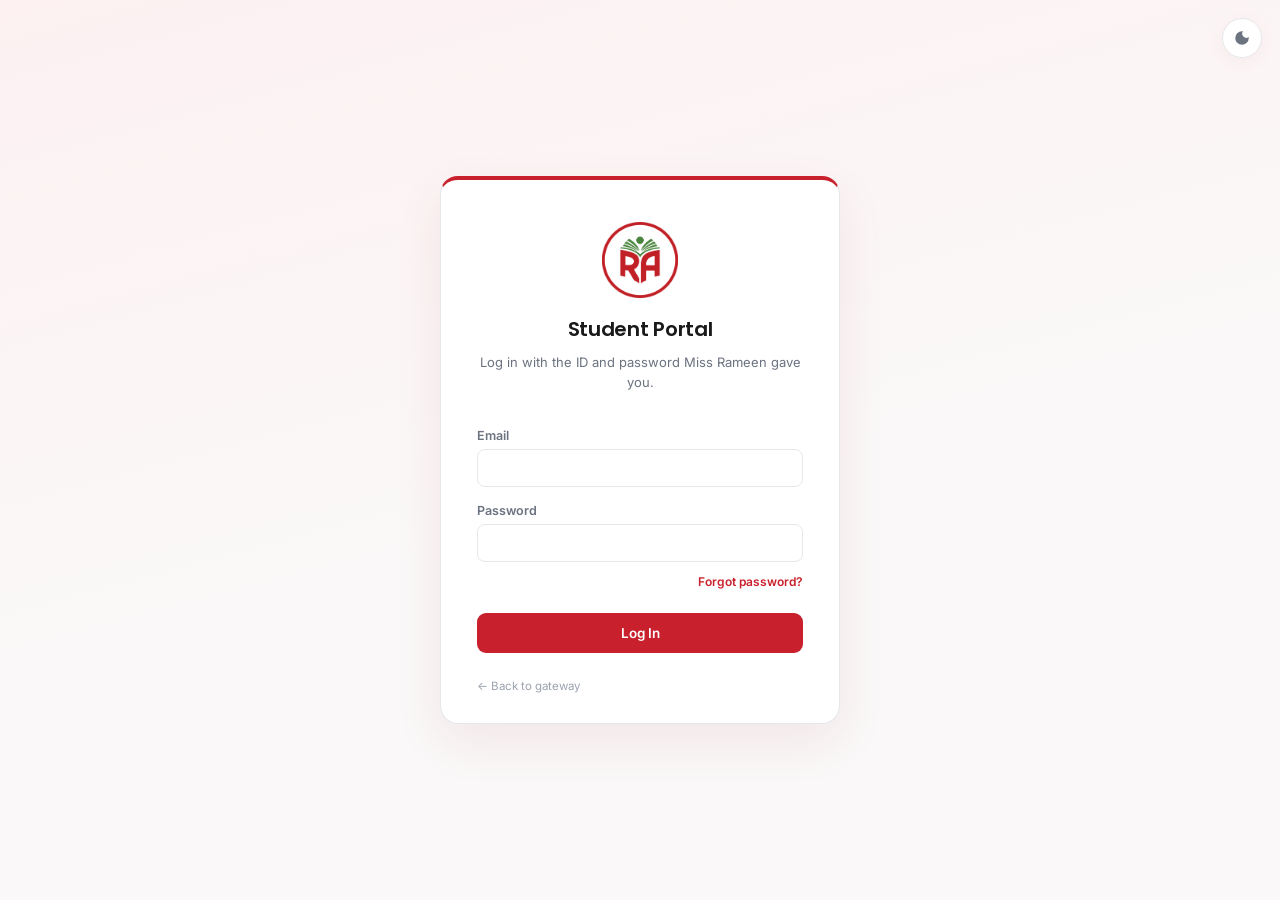
==== commit 39560e64: "Add light/dark theme toggle; fix HP quote banner text to white - Welcome banner: the global h1,h2,h3" ====
--- a/login.html
+++ b/login.html
@@ -3,12 +3,18 @@
 <head>
 <meta charset="UTF-8">
 <meta name="viewport" content="width=device-width, initial-scale=1.0">
+<script>(function(){try{var t=localStorage.getItem('swr_theme');if(t==='dark'||t==='light')document.documentElement.setAttribute('data-theme',t);}catch(e){}})();</script>
 <title>Student Log In · Study With Rameen</title>
 <link rel="preconnect" href="https://fonts.googleapis.com">
 <link href="https://fonts.googleapis.com/css2?family=Poppins:wght@500;600;700;800&family=Inter:wght@400;500;600;700&display=swap" rel="stylesheet">
 <link rel="stylesheet" href="style.css">
 </head>
 <body class="gateway-body">
+
+  <button class="icon-btn theme-toggle floating" type="button" data-theme-toggle aria-label="Switch between light and dark theme">
+    <svg class="ic-moon" viewBox="0 0 24 24" aria-hidden="true"><path d="M12 3a9 9 0 1 0 9 9c0-.46-.04-.92-.1-1.36a5.39 5.39 0 0 1-7.54-7.54c-.44-.06-.9-.1-1.36-.1z"/></svg>
+    <svg class="ic-sun" viewBox="0 0 24 24" aria-hidden="true"><path d="M6.76 4.84l-1.8-1.79-1.41 1.41 1.79 1.79 1.42-1.41zM4 10.5H1v2h3v-2zm9-9.95h-2V3.5h2V.55zm7.45 3.91l-1.41-1.41-1.79 1.79 1.41 1.41 1.79-1.79zm-3.21 13.7l1.79 1.8 1.41-1.41-1.8-1.79-1.4 1.4zM20 10.5v2h3v-2h-3zm-8-5c-3.31 0-6 2.69-6 6s2.69 6 6 6 6-2.69 6-6-2.69-6-6-6zm-1 16.95h2V19.5h-2v2.95zm-7.45-3.91l1.41 1.41 1.79-1.8-1.41-1.41-1.79 1.8z"/></svg>
+  </button>
 
   <main class="gateway-card auth-card">
     <img src="logo.png" class="logo" alt="Study With Rameen">
@@ -28,6 +34,7 @@
     <p class="gw-foot"><a href="index.html">← Back to gateway</a></p>
   </main>
 
+<script src="theme.js"></script>
 <script type="module" src="login.js"></script>
 </body>
 </html>
--- a/style.css
+++ b/style.css
@@ -1,6 +1,8 @@
 /* ==========================================================================
    Study With Rameen · LMS Design System
-   Palette: brand red dominant, green strictly for success/live/highlight
+   Palette: brand red dominant; green is the second brand colour — used for
+   success/live/highlight states, download/"get your content" actions, and a
+   few deliberate brand accents (the page-title bar). Never as filler noise.
    ========================================================================== */
 
 * {
@@ -14,16 +16,24 @@
 }
 
 :root {
+  color-scheme: light;
+
   /* Brand */
   --red: #C8202C;
-  --red-deep: #971822;
+  --red-deep: #971822;        /* darker red — used as button/hover BACKGROUNDS */
   --red-blush: #FBE7E9;
   --red-blush-soft: #FDF3F4;
   --red-blush-line: #EFCED1;
 
   --green: #3C9A44;
-  --green-deep: #2E7D36;
+  --green-deep: #2E7D36;      /* darker green — used as button/hover BACKGROUNDS */
   --green-light: #E7F5E8;
+
+  /* "Ink" brand colours — the red/green used as TEXT on tint backgrounds.
+     Split from --red-deep/--green-deep so dark mode can make the text light
+     (readable on dark tints) without lightening the hover backgrounds. */
+  --ink-red: var(--red-deep);
+  --ink-green: var(--green-deep);
 
   /* Neutrals */
   --ink: #1A1A1A;
@@ -32,6 +42,8 @@
   --gray-light: #E5E7EB;
   --bg: #FAF8F8;
   --surface: #FFFFFF;
+  --surface-2: #F3F1F1;       /* subtle raised/hover/muted surface */
+  --border-soft: #F1EFEF;     /* faint hairline borders */
 
   /* Shape */
   --radius-lg: 14px;
@@ -39,6 +51,42 @@
   --radius-sm: 8px;
   --shadow-card: 0 4px 18px rgba(151, 24, 34, 0.05);
   --shadow-pop: 0 10px 30px rgba(26, 26, 26, 0.12);
+}
+
+/* ==========================================================================
+   Dark theme — set via data-theme="dark" on <html> (theme.js + a no-flash
+   inline <head> script). Only tokens are overridden here; every component
+   below draws from these variables, so the whole portal follows. A few
+   components with hardcoded decorative tints get explicit overrides at the
+   end of this block.
+   ========================================================================== */
+:root[data-theme="dark"] {
+  color-scheme: dark;
+
+  --red: #E2434E;             /* brightened so it reads as an accent on dark */
+  --red-deep: #B0202B;        /* hover background — stays dark enough for white text */
+  --red-blush: #3A2327;       /* dark red tint (pill/active backgrounds) */
+  --red-blush-soft: #2A191D;  /* darker tint (hover surfaces) */
+  --red-blush-line: #55343A;  /* border on dark tint */
+
+  --green: #3C9A44;           /* kept level with light — white-on-green fills stay legible; never used as small text */
+  --green-deep: #2E7D36;      /* hover background — white text stays legible */
+  --green-light: #1B3323;     /* dark green tint */
+
+  --ink-red: #F3A6AC;         /* light red text — readable on dark tints & surfaces */
+  --ink-green: #85D890;       /* light green text */
+
+  --ink: #EAEBEE;
+  --gray: #A2A6B0;
+  --gray-soft: #787C86;
+  --gray-light: #34353C;
+  --bg: #121317;
+  --surface: #1E1F24;
+  --surface-2: #282A31;
+  --border-soft: #2B2D34;
+
+  --shadow-card: 0 4px 18px rgba(0, 0, 0, 0.45);
+  --shadow-pop: 0 12px 34px rgba(0, 0, 0, 0.6);
 }
 
 body {
@@ -127,7 +175,24 @@
 
 .btn-outline:hover {
   background: var(--red-blush);
-  color: var(--red-deep);
+  color: var(--ink-red);
+}
+
+/* Green "get your content" action — downloads and other positive
+   retrieval actions. Gives brand green a real, recurring job rather than
+   being purely decorative. */
+.btn-download {
+  background: var(--green);
+  color: #fff;
+}
+
+.btn-download:hover {
+  background: var(--green-deep);
+  box-shadow: 0 5px 14px rgba(60, 154, 68, 0.3);
+}
+
+.btn-download:active {
+  transform: scale(0.98);
 }
 
 .btn-sm {
@@ -218,7 +283,7 @@
 
 .icon-btn:hover {
   background: var(--red-blush-soft);
-  color: var(--red-deep);
+  color: var(--ink-red);
   border-color: var(--red-blush-line);
 }
 
@@ -292,7 +357,7 @@
   height: 30px;
   font-size: 10.5px;
   background: var(--red-blush);
-  color: var(--red-deep);
+  color: var(--ink-red);
 }
 
 /* ==========================================================================
@@ -331,7 +396,7 @@
   font-weight: 600;
   border: 1px solid var(--red-blush-line);
   background: var(--surface);
-  color: var(--red-deep);
+  color: var(--ink-red);
   cursor: pointer;
   white-space: nowrap;
   transition: background 0.15s ease, color 0.15s ease, border-color 0.15s ease;
@@ -423,12 +488,12 @@
 
 .snav-item:hover {
   background: var(--red-blush-soft);
-  color: var(--red-deep);
+  color: var(--ink-red);
 }
 
 .snav-item.active {
   background: var(--red-blush);
-  color: var(--red-deep);
+  color: var(--ink-red);
   font-weight: 600;
 }
 
@@ -478,10 +543,25 @@
 }
 
 .page-head h1 {
+  position: relative;
   font-size: 22px;
   font-weight: 700;
   letter-spacing: -0.3px;
   color: var(--ink);
+  padding-left: 14px;
+}
+
+/* Brand accent: green-over-red bar marking the page title — both of Study
+   With Rameen's brand colours, on every page. */
+.page-head h1::before {
+  content: "";
+  position: absolute;
+  left: 0;
+  top: 3px;
+  bottom: 3px;
+  width: 5px;
+  border-radius: 3px;
+  background: linear-gradient(var(--green), var(--red));
 }
 
 .page-head p {
@@ -642,7 +722,7 @@
 }
 
 .tag-red {
-  color: var(--red-deep);
+  color: var(--ink-red);
   font-weight: 700;
 }
 
@@ -662,7 +742,7 @@
   padding: 10px 8px;
   margin: 0 -6px;
   border-radius: 9px;
-  border-bottom: 1px solid #F4F2F2;
+  border-bottom: 1px solid var(--border-soft);
   transition: background 0.15s ease;
 }
 
@@ -735,7 +815,7 @@
 
 .kebab:hover {
   background: var(--red-blush-soft);
-  color: var(--red-deep);
+  color: var(--ink-red);
 }
 
 .kebab svg {
@@ -770,13 +850,13 @@
 
 .sub-table td {
   padding: 12px;
-  border-bottom: 1px solid #F5F3F3;
+  border-bottom: 1px solid var(--border-soft);
   font-size: 13.5px;
   vertical-align: middle;
 }
 
 .sub-table tbody tr:hover td {
-  background: #FDFAFA;
+  background: var(--surface-2);
 }
 
 .student-cell {
@@ -796,17 +876,17 @@
 
 .status-pill.ontime {
   background: var(--green-light);
-  color: var(--green-deep);
+  color: var(--ink-green);
 }
 
 .status-pill.late {
   background: var(--red-blush);
-  color: var(--red-deep);
+  color: var(--ink-red);
 }
 
 .new-tag {
   background: var(--green-light);
-  color: var(--green-deep);
+  color: var(--ink-green);
   font-size: 9.5px;
   font-weight: 700;
   letter-spacing: 0.5px;
@@ -824,7 +904,7 @@
   text-align: center;
   color: var(--gray);
   font-size: 13px;
-  background: #FCFBFB;
+  background: var(--surface-2);
   border: 1px dashed var(--gray-light);
   border-radius: var(--radius-md);
 }
@@ -904,7 +984,7 @@
 }
 
 .jump:hover {
-  color: var(--red-deep);
+  color: var(--ink-red);
   text-decoration: underline;
 }
 
@@ -919,7 +999,7 @@
 }
 
 .status-pill.muted {
-  background: #F1F1F2;
+  background: var(--surface-2);
   color: var(--gray);
 }
 
@@ -961,7 +1041,7 @@
   font-size: 20px;
   font-weight: 700;
   background: var(--green-light);
-  color: var(--green-deep);
+  color: var(--ink-green);
   animation: podium-rise 0.65s cubic-bezier(0.22, 1, 0.36, 1) backwards;
 }
 
@@ -1023,7 +1103,7 @@
   text-align: center;
   font-size: 12.5px;
   color: var(--gray);
-  border-top: 1px solid #F4F2F2;
+  border-top: 1px solid var(--border-soft);
   padding-top: 14px;
   margin-top: 4px;
 }
@@ -1117,7 +1197,7 @@
 
 .as-result-title {
   font-weight: 700;
-  color: var(--green-deep);
+  color: var(--ink-green);
 }
 
 /* ==========================================================================
@@ -1144,7 +1224,7 @@
 }
 
 .asg-delete {
-  color: var(--red-deep);
+  color: var(--ink-red);
 }
 
 .mark-input {
@@ -1245,6 +1325,81 @@
 .asg-file-input {
   font-size: 12.5px;
   color: var(--gray);
+}
+
+/* Weekly-test paper download — a big, tactile download card (brand green)
+   in place of a thin outline button. The whole tile is the click target. */
+.wt-paper {
+  display: flex;
+  align-items: center;
+  gap: 14px;
+  padding: 15px 16px;
+  border-radius: var(--radius-lg);
+  border: 1.5px solid var(--green);
+  background: linear-gradient(115deg, var(--green-light), var(--surface) 72%);
+  transition: transform 0.16s ease, box-shadow 0.16s ease, background 0.16s ease;
+}
+
+.wt-paper:hover {
+  transform: translateY(-2px);
+  box-shadow: 0 10px 22px rgba(46, 125, 54, 0.16);
+  background: linear-gradient(115deg, var(--green-light), #F3FBF3 82%);
+}
+
+.wt-paper-icon {
+  width: 48px;
+  height: 48px;
+  border-radius: 12px;
+  background: var(--green);
+  color: #fff;
+  display: flex;
+  align-items: center;
+  justify-content: center;
+  flex-shrink: 0;
+  box-shadow: 0 4px 12px rgba(46, 125, 54, 0.28);
+}
+
+.wt-paper-icon svg {
+  width: 26px;
+  height: 26px;
+}
+
+.wt-paper-info {
+  flex: 1;
+  min-width: 0;
+}
+
+.wt-paper-info strong {
+  display: block;
+  font-family: 'Poppins', sans-serif;
+  font-size: 15px;
+  font-weight: 600;
+  color: var(--ink-green);
+}
+
+.wt-paper-info small {
+  display: block;
+  font-size: 12px;
+  color: var(--gray);
+  margin-top: 2px;
+}
+
+.wt-paper-cta {
+  width: 42px;
+  height: 42px;
+  border-radius: 50%;
+  background: var(--green);
+  color: #fff;
+  display: flex;
+  align-items: center;
+  justify-content: center;
+  flex-shrink: 0;
+  transition: background 0.16s ease, transform 0.16s ease;
+}
+
+.wt-paper:hover .wt-paper-cta {
+  background: var(--green-deep);
+  transform: translateY(2px);
 }
 
 /* ==========================================================================
@@ -1329,14 +1484,14 @@
 }
 
 .auth-forgot:hover {
-  color: var(--red-deep);
+  color: var(--ink-red);
   text-decoration: underline;
 }
 
 .auth-error {
   font-size: 12.5px;
   font-weight: 600;
-  color: var(--red-deep);
+  color: var(--ink-red);
   background: var(--red-blush);
   border-radius: 8px;
   padding: 8px 10px;
@@ -1344,7 +1499,7 @@
 }
 
 .auth-error.auth-success {
-  color: var(--green-deep);
+  color: var(--ink-green);
   background: var(--green-light);
 }
 
@@ -1378,7 +1533,7 @@
   text-transform: uppercase;
   letter-spacing: 0.5px;
   background: var(--red-blush);
-  color: var(--red-deep);
+  color: var(--ink-red);
   padding: 2px 8px;
   border-radius: 999px;
   margin-left: 8px;
@@ -1425,6 +1580,7 @@
 }
 
 .welcome-banner h2 {
+  color: #fff;
   font-size: 17px;
   font-weight: 700;
   margin-bottom: 4px;
@@ -1452,7 +1608,7 @@
 }
 
 .stat-value.up {
-  color: var(--green-deep);
+  color: var(--ink-green);
   font-size: 18px;
 }
 
@@ -1490,7 +1646,7 @@
 }
 
 .lecture-card:hover .lec-body h3 {
-  color: var(--red-deep);
+  color: var(--ink-red);
 }
 
 .lec-thumb {
@@ -1592,7 +1748,7 @@
   display: inline-flex;
   align-items: center;
   gap: 3px;
-  color: var(--green-deep);
+  color: var(--ink-green);
   font-size: 11px;
   font-weight: 600;
 }
@@ -1610,7 +1766,7 @@
   justify-content: space-between;
   margin-top: auto;
   padding-top: 10px;
-  border-top: 1px solid #F4F2F2;
+  border-top: 1px solid var(--border-soft);
   cursor: pointer;
   gap: 10px;
 }
@@ -1677,7 +1833,7 @@
   border-radius: 999px;
   flex-shrink: 0;
   background: var(--red-blush);
-  color: var(--red-deep);
+  color: var(--ink-red);
 }
 
 /* ==========================================================================
@@ -1692,7 +1848,7 @@
   height: 30px;
   padding: 0 8px;
   background: var(--green-light);
-  color: var(--green-deep);
+  color: var(--ink-green);
   border-radius: 7px;
   font-family: 'Poppins', sans-serif;
   font-size: 14px;
@@ -1735,7 +1891,7 @@
 }
 
 .rank-callout strong {
-  color: var(--green-deep);
+  color: var(--ink-green);
   font-size: 17px;
 }
 
@@ -1824,7 +1980,7 @@
 .subject-count {
   font-size: 10.5px;
   font-weight: 700;
-  color: var(--red-deep);
+  color: var(--ink-red);
   background: var(--red-blush);
   padding: 3px 9px;
   border-radius: 999px;
@@ -1863,7 +2019,7 @@
   border-radius: 12px;
   color: var(--gray);
   font-size: 13px;
-  background: #FEFBFB;
+  background: var(--surface-2);
   animation: view-in 0.3s ease;
 }
 
@@ -2191,7 +2347,7 @@
 .ring-card.complete .ring-pct,
 .ring-card.complete .ring-pct small,
 .ring-card.complete .ring-sub {
-  color: var(--green-deep);
+  color: var(--ink-green);
 }
 
 .ring-card.complete .ring-sub {
@@ -2267,11 +2423,11 @@
 
 .ann-item.action .ann-tag {
   background: var(--red-blush);
-  color: var(--red-deep);
+  color: var(--ink-red);
 }
 
 .ann-item.info .ann-tag {
-  background: #F1F1F2;
+  background: var(--surface-2);
   color: var(--gray);
 }
 
@@ -2408,7 +2564,7 @@
 }
 
 .attn-nudge .attn-link {
-  color: var(--red-deep);
+  color: var(--ink-red);
   margin-top: 4px;
 }
 
@@ -2437,7 +2593,7 @@
 }
 
 .attn-row:hover .attn-row-body strong {
-  color: var(--red-deep);
+  color: var(--ink-red);
 }
 
 .attn-row-body {
@@ -2626,14 +2782,14 @@
   text-transform: uppercase;
   letter-spacing: 0.6px;
   background: var(--red-blush);
-  color: var(--red-deep);
+  color: var(--ink-red);
   padding: 3px 10px;
   border-radius: 999px;
   margin-bottom: 10px;
 }
 
 .q-type.sa {
-  background: #F1F1F2;
+  background: var(--surface-2);
   color: var(--gray);
 }
 
@@ -2679,14 +2835,14 @@
 .q-opt.right {
   border-color: var(--green);
   background: var(--green-light);
-  color: var(--green-deep);
+  color: var(--ink-green);
   font-weight: 600;
 }
 
 .q-opt.wrong {
   border-color: var(--red);
   background: var(--red-blush);
-  color: var(--red-deep);
+  color: var(--ink-red);
 }
 
 .q-actions {
@@ -2728,7 +2884,7 @@
   font-weight: 700;
   text-transform: uppercase;
   letter-spacing: 0.6px;
-  color: var(--red-deep);
+  color: var(--ink-red);
   margin-bottom: 8px;
 }
 
@@ -2798,7 +2954,7 @@
   font-size: 12.5px;
   font-weight: 600;
   background: var(--red-blush);
-  color: var(--red-deep);
+  color: var(--ink-red);
   padding: 10px 16px;
   border-radius: 10px;
   margin-top: 6px;
@@ -2828,7 +2984,7 @@
   font-weight: 700;
   text-transform: uppercase;
   letter-spacing: 0.8px;
-  color: var(--red-deep);
+  color: var(--ink-red);
   margin-bottom: 2px;
 }
 
@@ -2854,56 +3010,6 @@
 .weekly-title {
   font-size: 16px;
   margin-bottom: 14px;
-}
-
-.instr-block {
-  margin-top: 18px;
-  border-top: 1px solid var(--gray-light);
-  padding-top: 16px;
-}
-
-.instr-block > strong {
-  display: block;
-  font-size: 13px;
-  margin-bottom: 10px;
-}
-
-.instr-list {
-  list-style: none;
-  counter-reset: step;
-  display: flex;
-  flex-direction: column;
-  gap: 8px;
-  margin-bottom: 12px;
-}
-
-.instr-list li {
-  counter-increment: step;
-  display: flex;
-  align-items: flex-start;
-  gap: 10px;
-  font-size: 13px;
-  line-height: 1.5;
-}
-
-.instr-list li::before {
-  content: counter(step);
-  flex-shrink: 0;
-  width: 22px;
-  height: 22px;
-  border-radius: 50%;
-  background: var(--red-blush);
-  color: var(--red-deep);
-  font-size: 11px;
-  font-weight: 700;
-  display: flex;
-  align-items: center;
-  justify-content: center;
-}
-
-.instr-note {
-  font-size: 12px;
-  color: var(--gray);
 }
 
 /* ==========================================================================
@@ -2982,7 +3088,6 @@
   visibility: hidden;
 }
 
-.swr-owl.flying,
 .swr-owl.perched {
   visibility: visible;
 }
@@ -3049,58 +3154,8 @@
   display: block;
 }
 
-.swr-owl.flying .owl-bob {
-  animation: owl-bob 1.7s linear infinite;
-}
-
-.swr-owl.gateway.flying .owl-svg,
 .swr-owl.portal.perched .owl-svg {
   transform: scaleX(-1);
-}
-
-.ws-wrap {
-  visibility: hidden;
-}
-
-.swr-owl.flying .ws-wrap {
-  visibility: visible;
-}
-
-.swr-owl.flying .wf {
-  visibility: hidden;
-}
-
-.ws {
-  transform-box: fill-box;
-  transform-origin: 94% 32%;
-}
-
-.swr-owl.flying .ws {
-  animation: owl-flap 1.7s linear infinite;
-}
-
-@keyframes owl-flap {
-  0% { transform: rotate(18deg); }
-  8% { transform: rotate(-34deg); }
-  16% { transform: rotate(18deg); }
-  24% { transform: rotate(-34deg); }
-  32% { transform: rotate(16deg); }
-  42% { transform: rotate(-28deg); }
-  54% { transform: rotate(4deg); }
-  78% { transform: rotate(9deg); }
-  100% { transform: rotate(18deg); }
-}
-
-@keyframes owl-bob {
-  0% { transform: translateY(0); }
-  8% { transform: translateY(-7px); }
-  16% { transform: translateY(-1px); }
-  24% { transform: translateY(-8px); }
-  32% { transform: translateY(-2px); }
-  42% { transform: translateY(-8px); }
-  60% { transform: translateY(2px); }
-  82% { transform: translateY(7px); }
-  100% { transform: translateY(0); }
 }
 
 .owl-eye {
@@ -3116,33 +3171,6 @@
 @keyframes owl-blink {
   0%, 90%, 100% { transform: scaleY(1); }
   93%, 95% { transform: scaleY(0.08); }
-}
-
-.owl-mail {
-  position: absolute;
-  left: 50%;
-  bottom: -11px;
-  width: 25px;
-  margin-left: -12.5px;
-  transform-origin: 50% -30%;
-}
-
-.swr-owl.flying .owl-mail {
-  animation: owl-mail-swing 0.9s ease-in-out infinite;
-}
-
-.swr-owl.perched .owl-mail {
-  animation: owl-mail-drop 0.7s ease-in 0.2s forwards;
-  pointer-events: none;
-}
-
-@keyframes owl-mail-swing {
-  0%, 100% { transform: rotate(8deg); }
-  50% { transform: rotate(-8deg); }
-}
-
-@keyframes owl-mail-drop {
-  to { transform: translateY(34px) rotate(-16deg); opacity: 0; }
 }
 
 @keyframes owl-land {
@@ -3251,7 +3279,7 @@
 }
 
 .stat-sub.up {
-  color: var(--green-deep);
+  color: var(--ink-green);
 }
 
 .report-chart-svg {
@@ -3287,7 +3315,7 @@
 
 .grade-chip.risk {
   background: var(--red-blush);
-  color: var(--red-deep);
+  color: var(--ink-red);
 }
 
 .report-work-item {
@@ -3314,11 +3342,11 @@
 .report-work-trend {
   font-size: 12px;
   font-weight: 600;
-  color: var(--red-deep);
+  color: var(--ink-red);
 }
 
 .report-work-trend.up {
-  color: var(--green-deep);
+  color: var(--ink-green);
 }
 
 .report-work-score {
@@ -3445,11 +3473,11 @@
 }
 
 .quiz-answer-row.right .quiz-answer-badge {
-  color: var(--green-deep);
+  color: var(--ink-green);
 }
 
 .quiz-answer-row.wrong .quiz-answer-badge {
-  color: var(--red-deep);
+  color: var(--ink-red);
 }
 
 .quiz-answer-q {
@@ -3490,7 +3518,7 @@
 
 .att-btn.present.active {
   background: var(--green-light);
-  color: var(--green-deep);
+  color: var(--ink-green);
   border-color: var(--green-light);
 }
 
@@ -3502,7 +3530,7 @@
 
 .att-btn.absent.active {
   background: var(--red-blush);
-  color: var(--red-deep);
+  color: var(--ink-red);
   border-color: var(--red-blush);
 }
 
@@ -3653,3 +3681,88 @@
     grid-template-columns: 1fr;
   }
 }
+
+/* ==========================================================================
+   Theme toggle + dark-mode component overrides
+   (kept at the end so these win by source order over the base rules)
+   ========================================================================== */
+
+/* Smooth fade when switching themes — only the large surfaces, so small
+   controls stay snappy. Suppressed for reduced-motion users above. */
+body,
+.topnav,
+.cohort-bar,
+.sidebar,
+.panel,
+.stat-card,
+.note-card,
+.asg-card,
+.lecture-card,
+.welcome-banner {
+  transition: background-color 0.3s ease, border-color 0.3s ease, color 0.3s ease;
+}
+
+/* Sun/moon swap: light mode shows the moon (tap to go dark), dark shows the sun. */
+.theme-toggle svg {
+  width: 18px;
+  height: 18px;
+}
+
+.theme-toggle .ic-sun {
+  display: none;
+}
+
+.theme-toggle .ic-moon {
+  display: block;
+}
+
+:root[data-theme="dark"] .theme-toggle .ic-moon {
+  display: none;
+}
+
+:root[data-theme="dark"] .theme-toggle .ic-sun {
+  display: block;
+}
+
+.theme-toggle.floating {
+  position: fixed;
+  top: 18px;
+  right: 18px;
+  z-index: 200;
+  background: var(--surface);
+  box-shadow: var(--shadow-card);
+}
+
+/* Form controls: give the ones without an explicit surface a dark background,
+   and keep placeholders legible. color-scheme (set on :root) already themes
+   native date/datetime/file pickers and scrollbars. */
+:root[data-theme="dark"] input,
+:root[data-theme="dark"] select,
+:root[data-theme="dark"] textarea {
+  background: var(--surface);
+  color: var(--ink);
+  border-color: var(--gray-light);
+}
+
+:root[data-theme="dark"] input::placeholder,
+:root[data-theme="dark"] textarea::placeholder {
+  color: var(--gray-soft);
+}
+
+/* Decorative tints that were hardcoded light — restated for dark so they
+   don't glow. */
+:root[data-theme="dark"] .gateway-body {
+  background: linear-gradient(165deg, #241216, var(--bg) 55%);
+}
+
+:root[data-theme="dark"] .welcome-banner {
+  background: linear-gradient(120deg, #A81F29 0%, #7C1620 100%);
+}
+
+:root[data-theme="dark"] .lec-thumb {
+  background: linear-gradient(145deg, var(--red-blush) 0%, var(--red-blush-soft) 100%);
+}
+
+:root[data-theme="dark"] .wt-paper:hover {
+  background: linear-gradient(115deg, var(--green-light), #223029 82%);
+}
